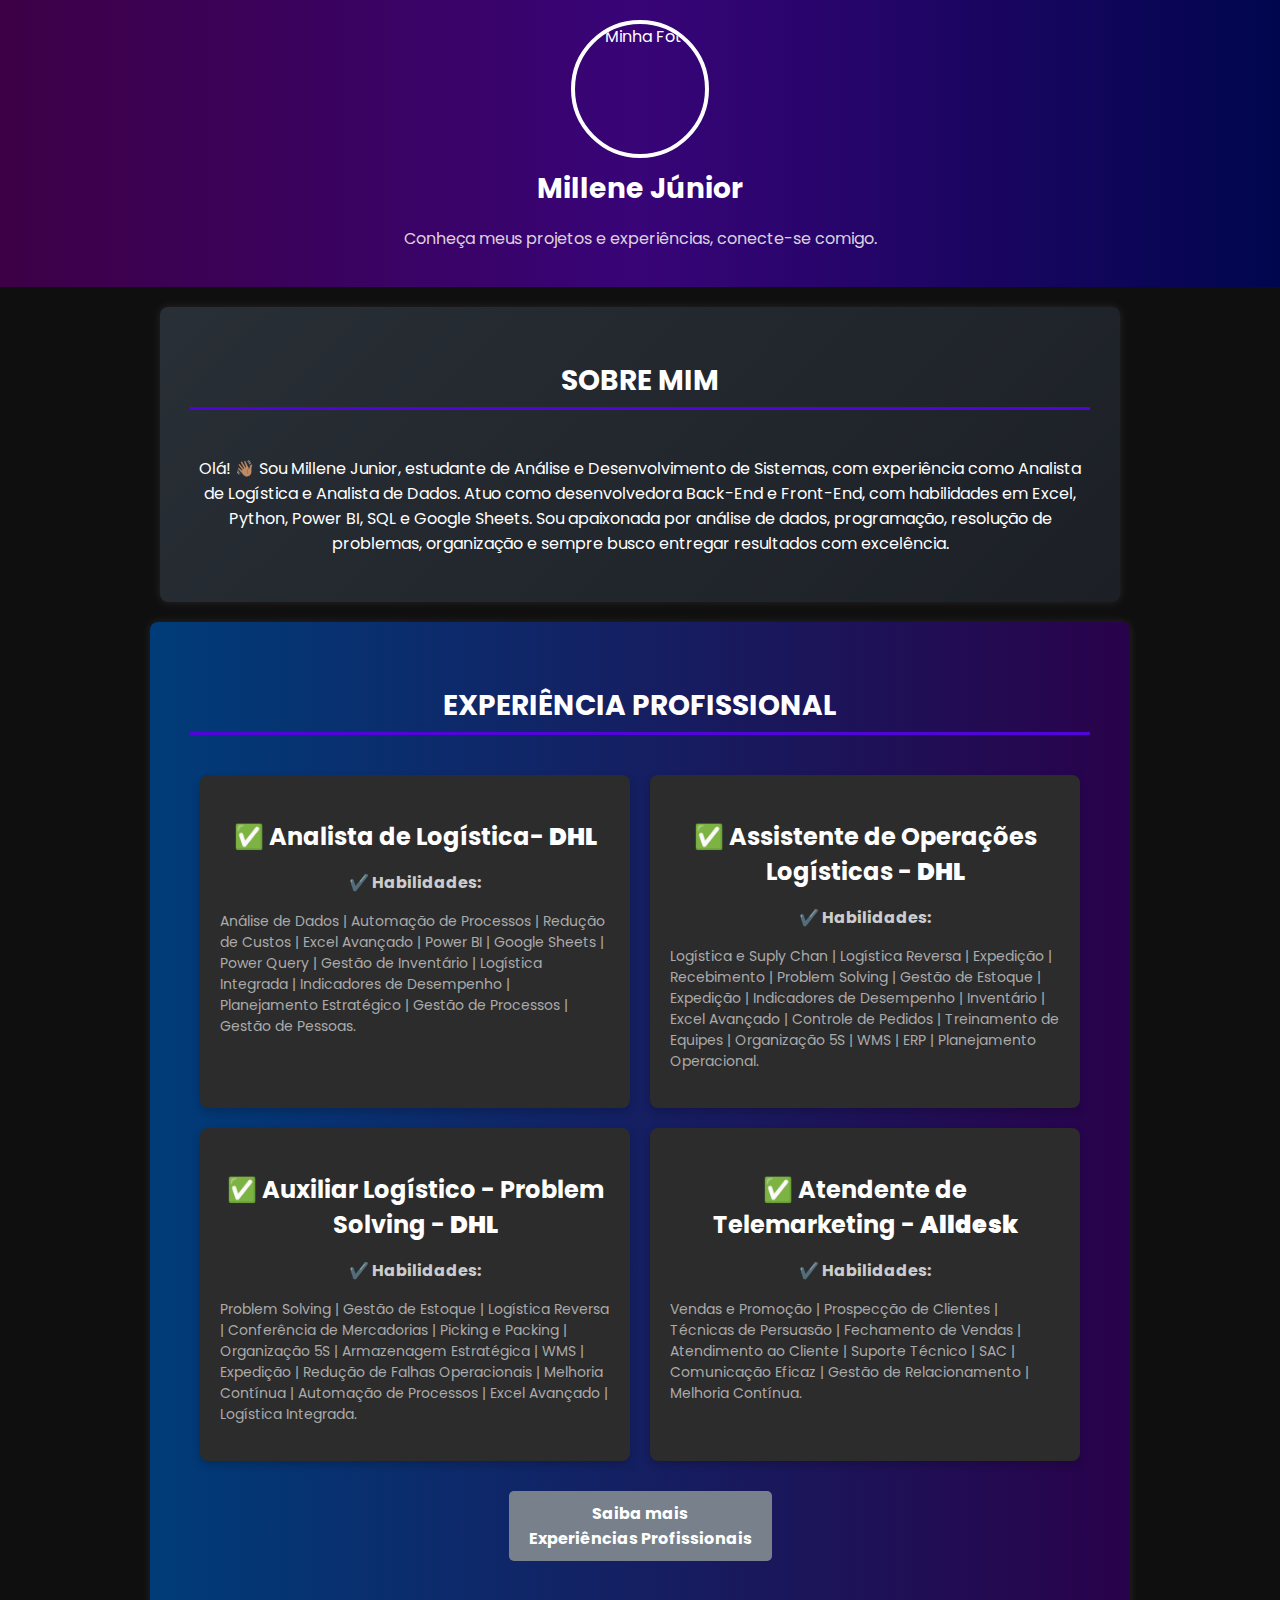
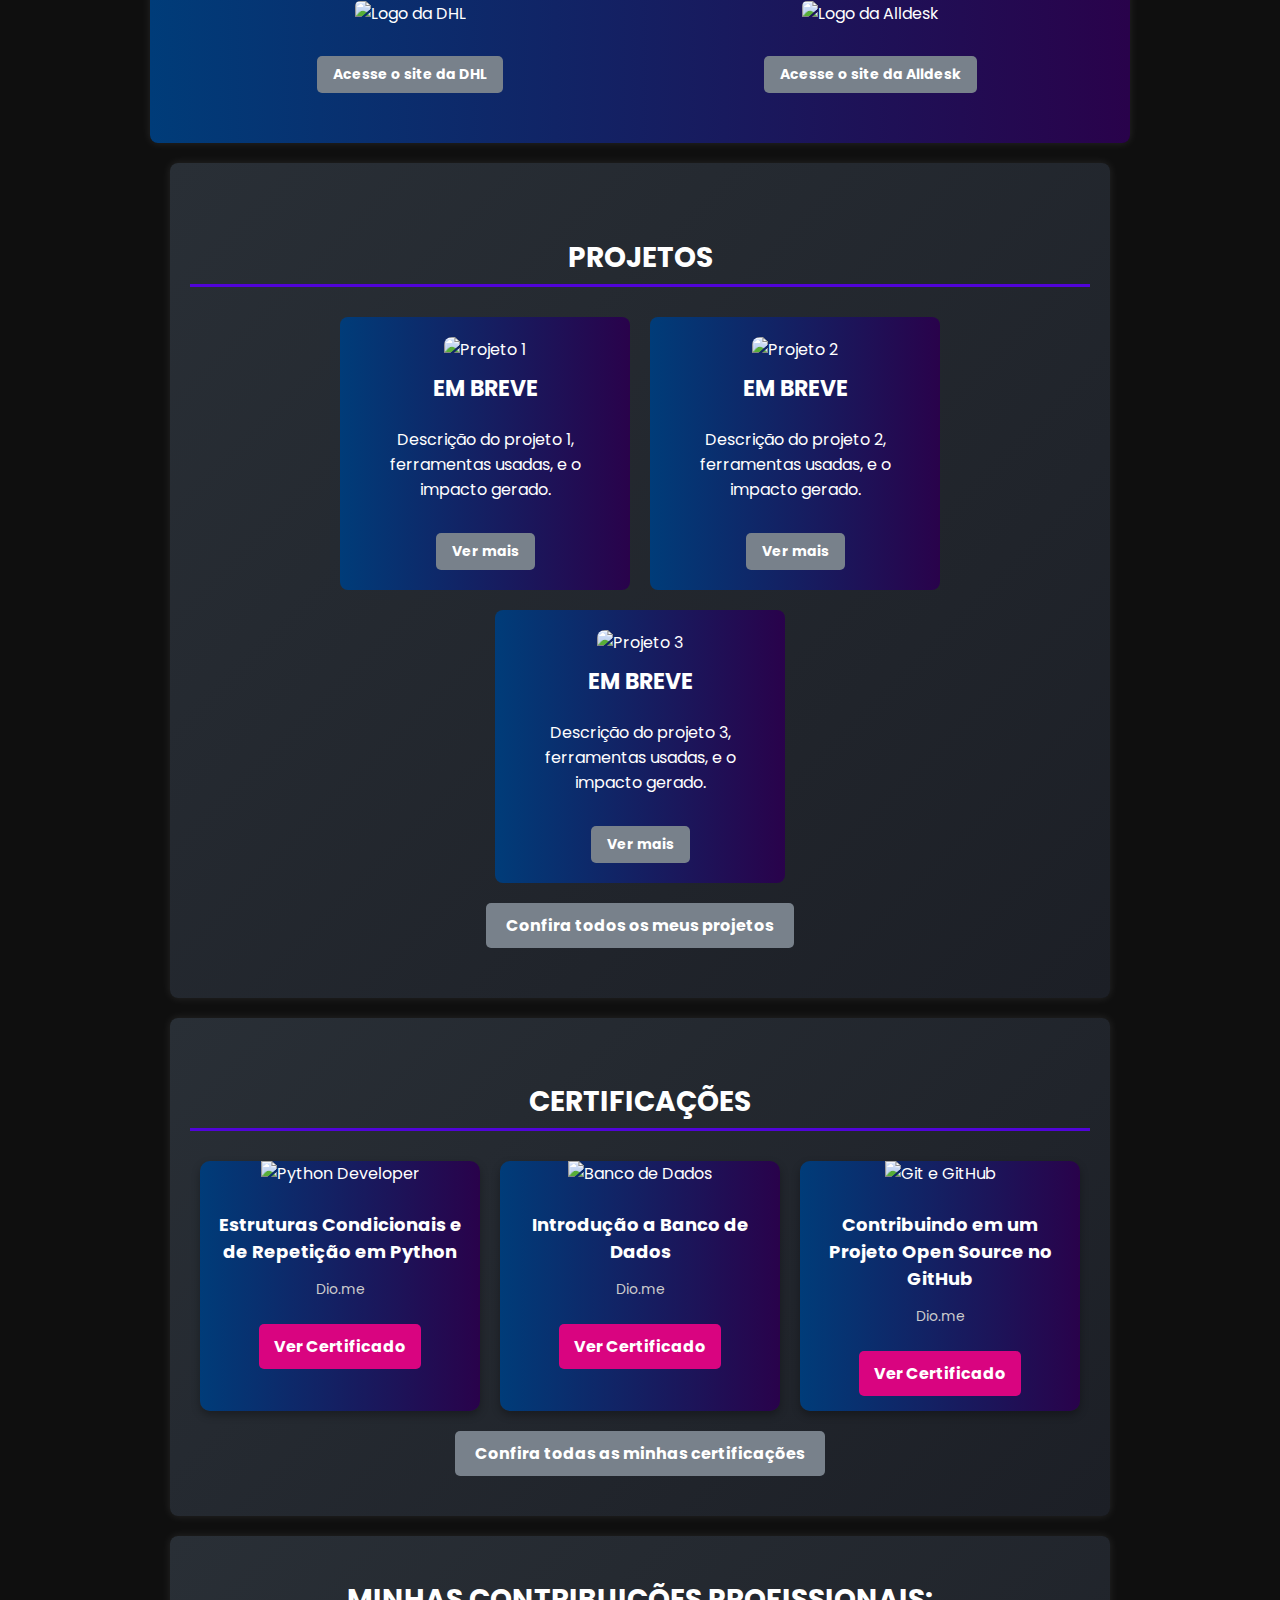
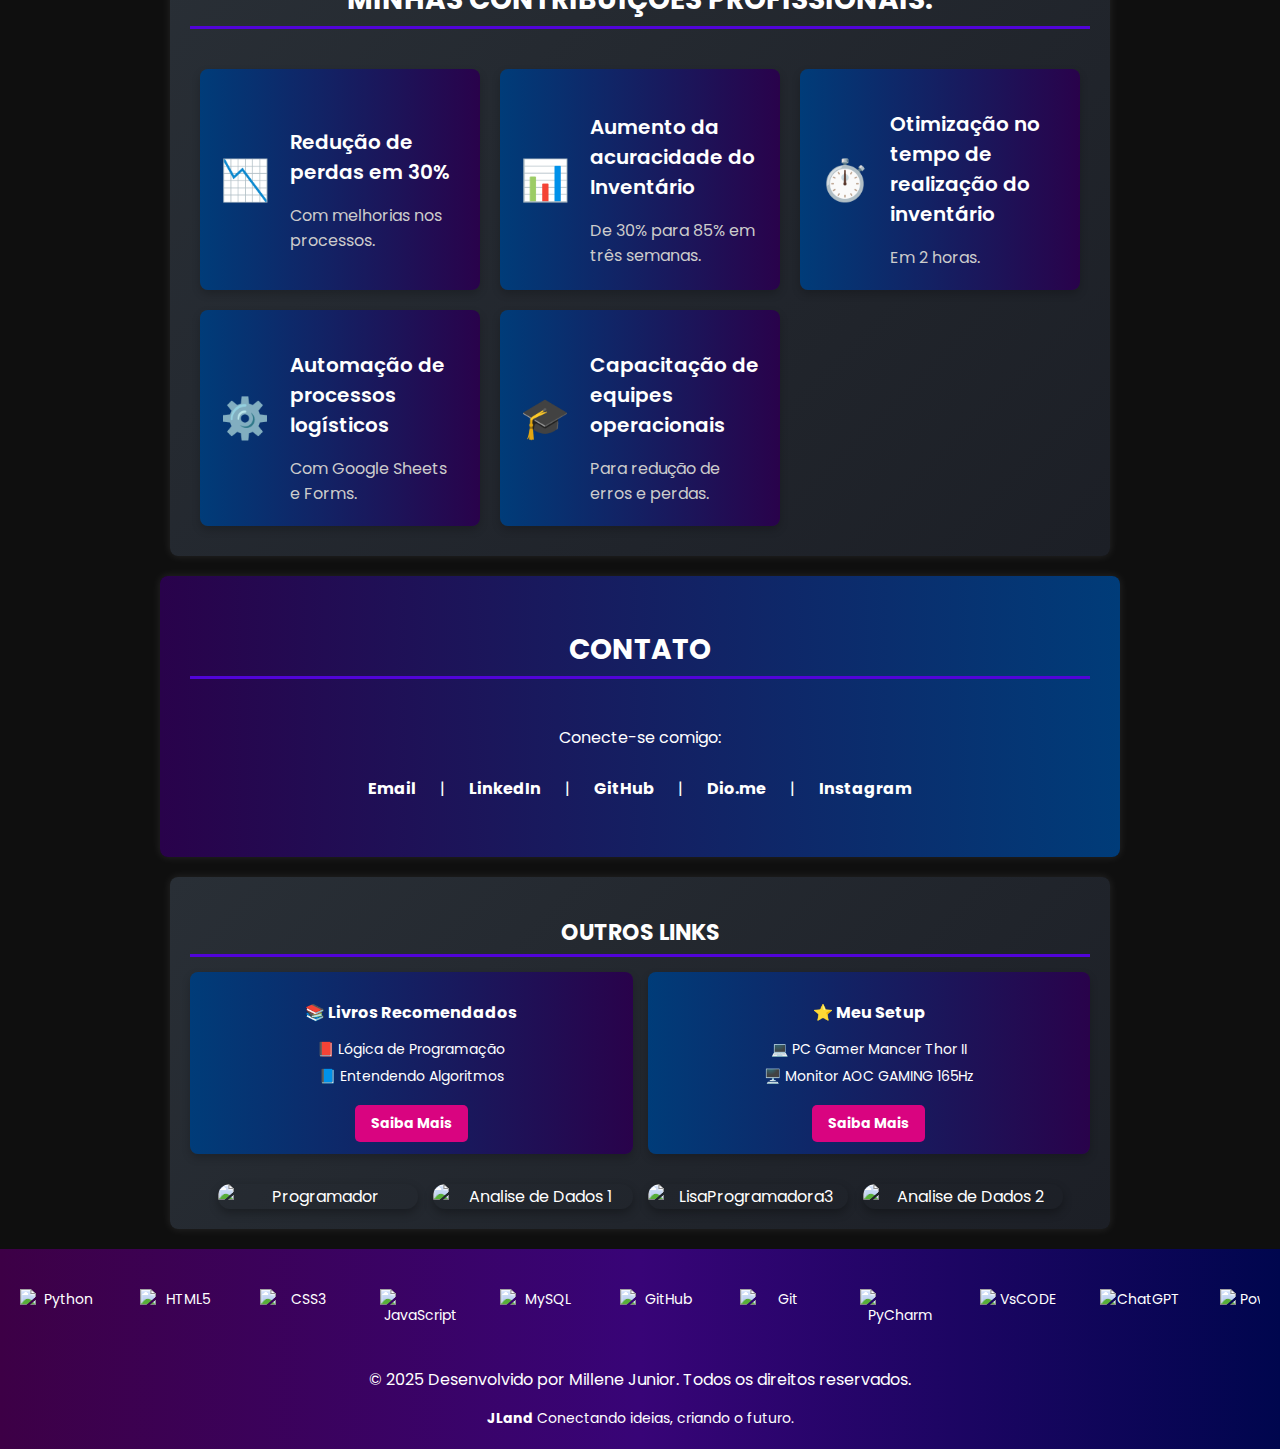
==== index.html @ e51d6a99 "Update index.html" ====
<!DOCTYPE html>
<html lang="pt-br">
<head>
    <meta charset="UTF-8">
    <meta name="viewport" content="width=device-width, initial-scale=1.0">
    <title>Portfólio - Millene Júnior</title>
    <link rel="stylesheet" href="style.css">
</head>
<body>



    <!-- Cabeçalho -->
    <header>
            <img src="Imagens/Cabeçalho/Minha_Foto.jpeg" alt="Minha Foto" class="perfil-img">
            <h1>Millene Júnior</h1>
            <p>Conheça meus projetos e experiências, conecte-se comigo.</p>
    </header>



    <!-- Sobre Mim -->
    <section id="sobre">
        <h2>Sobre Mim</h2>
        <p>Olá! 👋🏽 Sou Millene Junior, estudante de Análise e Desenvolvimento de Sistemas, 
            com experiência como Analista de Logística e Analista de Dados. 
            Atuo como desenvolvedora Back-End e Front-End, 
            com habilidades em Excel, Python, Power BI, SQL e Google Sheets. 
            Sou apaixonada por análise de dados, programação, resolução de problemas, 
            organização e sempre busco entregar resultados com excelência.</p>
</section>


<!-- Experiências Profissionais -->
<section id="experiência-profissional">
    <h2>Experiência Profissional</h2>
    <div class="experiencia-container">
        <div class="experiencia-card">
            <h3>✅ Analista de Logística- <strong>DHL</strong></h3>
            <p><strong>✔️ Habilidades:</strong></p>
            <ul>
                <li>Análise de Dados | Automação de Processos | Redução de Custos | Excel Avançado | Power BI | Google Sheets | 
                    Power Query | Gestão de Inventário | Logística Integrada | Indicadores de Desempenho | 
                    Planejamento Estratégico | Gestão de Processos | Gestão de Pessoas.</li>
                
            </ul>
        </div>

        <div class="experiencia-card">
            <h3>✅ Assistente de Operações Logísticas - <strong>DHL</strong></h3>
            <p><strong>✔️ Habilidades:</strong></p>
            <ul>
                <li>Logística e Suply Chan | Logística Reversa | Expedição | Recebimento | Problem Solving | Gestão de Estoque | Expedição | Indicadores de Desempenho |  
                    Inventário | Excel Avançado | Controle de Pedidos | Treinamento de Equipes | Organização 5S | WMS | ERP | Planejamento Operacional.</li>
            </ul>
        </div>

        <div class="experiencia-card">
            <h3>✅ Auxiliar Logístico - Problem Solving - <strong>DHL</strong></h3>
            <p><strong>✔️ Habilidades:</strong></p>
            <ul>
                <li>Problem Solving | Gestão de Estoque | Logística Reversa | Conferência de Mercadorias | Picking e Packing | 
                    Organização 5S | Armazenagem Estratégica | WMS | Expedição | Redução de Falhas Operacionais | Melhoria Contínua | 
                    Automação de Processos | Excel Avançado | Logística Integrada.</li>
            </ul>
        </div>

        <div class="experiencia-card">
            <h3>✅ Atendente de Telemarketing - <strong>Alldesk</strong></h3>
            <p><strong>✔️ Habilidades:</strong></p>
            <ul>
                <li>Vendas e Promoção | Prospecção de Clientes | Técnicas de Persuasão | Fechamento de Vendas | 
                    Atendimento ao Cliente | Suporte Técnico | SAC | Comunicação Eficaz | Gestão de Relacionamento | Melhoria Contínua.</li>
            </ul>
        </div>
    </div>
             </div>
                   <div class="botao-veja-todas-certificações">
                   <a href="https://www.linkedin.com/in/millene-j%C3%BAnior-459b54121/" 
                   class="btn-veja-todas-certificações">Saiba mais<br>Experiências Profissionais</a>
    </div>
     <!-- Imagens e botões abaixo das experiências -->
     <div class="empresa-links">
        <div class="empresa-item">
            <div class="empresa-conteudo">
                <div class="empresa-nome-imagem">
                    <div class="empresa-foto">
                        <img src="Imagens/Experiencia_Profissional/DHL - Empresa.jpg" alt="Logo da DHL" style="width: 100px; height: auto; border-radius: 5px;">
                    </div>
                </div>
                <a href="Imagens/Experiencia_Profissional/Empresa - Alldesk.jfif" class="btn-ver-mais" target="_blank">Acesse o site da DHL</a>
            </div>
        </div>

        <div class="empresa-item">
            <div class="empresa-conteudo">
                <div class="empresa-nome-imagem">
                    <div class="empresa-foto">
                        <img src="Imagens/Experiencia_Profissional/Empresa - Alldesk.jfif" alt="Logo da Alldesk" style="width: 100px; height: auto; border-radius: 5px;">
                    </div>
                </div>
                <a href="https://www.alldesk.com.br/quem-somos/" class="btn-ver-mais" target="_blank">Acesse o site da Alldesk</a>
            </div>
        </div>
    </div>
</section>



<!-- Projetos -->
<section id="projetos">
    <h2>Projetos</h2>
    <div class="cards-projetos">
        <div class="card">
            <img src="https://via.placeholder.com/250" alt="Projeto 1">
            <h3>EM BREVE</h3>
            <p>Descrição do projeto 1, ferramentas usadas, e o impacto gerado.</p>
            <a href="#projeto1" class="btn-ver-mais">Ver mais</a> <!-- Botão "Ver mais" -->
        </div>
        <div class="card">
            <img src="https://via.placeholder.com/250" alt="Projeto 2">
            <h3>EM BREVE</h3>
            <p>Descrição do projeto 2, ferramentas usadas, e o impacto gerado.</p>
            <a href="#projeto2" class="btn-ver-mais">Ver mais</a> <!-- Botão "Ver mais" -->
        </div>
        <div class="card">
            <img src="https://via.placeholder.com/250" alt="Projeto 3">
            <h3>EM BREVE</h3>
            <p>Descrição do projeto 3, ferramentas usadas, e o impacto gerado.</p>
            <a href="#projeto3" class="btn-ver-mais">Ver mais</a> <!-- Botão "Ver mais" -->
        </div>  
    </div>

    <!-- Botão "Veja todos os projetos" -->
    <div class="botao-veja-todos">
        <a href="#todos-projetos" class="btn-veja-todos">Confira todos os meus projetos</a>
    </div>
</section>



 <!-- Certificações -->
 <section id="certificacoes">
    <h2>Certificações</h2>
    <div class="certificacao-container">
        <div class="certificacao-card">
            <img src="Imagens/Certificações/Python Developer.png" alt="Python Developer">
            <div class="certificacao-info">
                <h3>Estruturas Condicionais e de Repetição em Python</h3>
                <p>Dio.me</p>
                <a href="Certificações/Estruturas Condicionais e de Repetição em Python.pdf" target="_blank" class="btn-certificado">Ver Certificado</a>
            </div>
        </div>
        <div class="certificacao-card">
            <img src="Imagens/Certificações/Introdução a Banco de Dados.webp" alt="Banco de Dados">
            <div class="certificacao-info">
                <h3>Introdução a Banco de Dados</h3>
                <p>Dio.me</p>
                <a href="Certificações/Introdução a Banco de Dados.pdf" target="_blank" class="btn-certificado">Ver Certificado</a>
            </div>
        </div>
        <div class="certificacao-card">
            <img src="Imagens/Certificações/Git e GitHub.webp" alt="Git e GitHub">
            <div class="certificacao-info">
                <h3>Contribuindo em um Projeto Open Source no GitHub</h3>
                <p>Dio.me</p>
                <a href="Certificações/Contribuindo em um Projeto Open Source no GitHub.pdf" target="_blank" class="btn-certificado">Ver Certificado</a>
            </div>
        </div>
    </div>
    <div class="botao-veja-todas-certificações">
<a href="certificacoes.html" class="btn-veja-todas-certificações">Confira todas as minhas certificações</a>

    </div>
</section>



    










    <!-- Minhas Contribuições Profissionais -->
<section id="contribuicoes-profissionais">
    <h2>Minhas Contribuições Profissionais:</h2>
    <div class="contribuicoes-container">
        <div class="contribuicoes-card">
            <div class="contribuicoes-icon">📉</div>
            <div class="contribuicoes-content">
                <h3>Redução de perdas em 30%</h3>
                <p>Com melhorias nos processos.</p>
            </div>
        </div>

        <div class="contribuicoes-card">
            <div class="contribuicoes-icon">📊</div>
            <div class="contribuicoes-content">
                <h3>Aumento da acuracidade do Inventário</h3>
                <p>De 30% para 85% em três semanas.</p>
            </div>
        </div>

        <div class="contribuicoes-card">
            <div class="contribuicoes-icon">⏱️</div>
            <div class="contribuicoes-content">
                <h3>Otimização no tempo de realização do inventário</h3>
                <p>Em 2 horas.</p>
            </div>
        </div>

        <div class="contribuicoes-card">
            <div class="contribuicoes-icon">⚙️</div>
            <div class="contribuicoes-content">
                <h3>Automação de processos logísticos</h3>
                <p>Com Google Sheets e Forms.</p>
            </div>
        </div>

        <div class="contribuicoes-card">
            <div class="contribuicoes-icon">🎓</div>
            <div class="contribuicoes-content">
                <h3>Capacitação de equipes operacionais</h3>
                <p>Para redução de erros e perdas.</p>
            </div>
        </div>
    </div>
</section>
       


    <!-- Contato -->
    <section id="contato">
        <h2>Contato</h2>
        <p>Conecte-se comigo:</p>
        <p><a href="mailto:millene@email.com">Email</a> | <a href="https://www.linkedin.com">LinkedIn</a> 
            | <a href="https://github.com">GitHub</a> | <a href="https://www.dio.me/users/millenejsd">Dio.me</a> 
                | <a href="https://www.instagram.com/millenebrj/">Instagram</a>
            </p>
        </section>



        <!-- Outros Links -->
<section id="outros-links">
    <h2>Outros Links</h2>
    <div class="outros-links-container">
        <div class="conquista-card">
            <h3>📚 Livros Recomendados</h3>
            <ul>
                <li>📕 Lógica de Programação</li>
                <li>📘 Entendendo Algoritmos</li>
            </ul>
            <a href="#" class="btn-saiba-mais">Saiba Mais</a>
        </div>
        <div class="conquista-card">
            <h3>⭐ Meu Setup</h3>
            <ul>
                <li>💻 PC Gamer Mancer Thor II</a></li>
                <li>🖥️ Monitor AOC GAMING 165Hz</li>
            </ul>
            <a href="#" class="btn-saiba-mais">Saiba Mais</a>
        </div>
    </div>


    <!-- Seção das Imagens -->
    <div class="images">
        <img src="Imagens/Outros_Links/Programador.gif" alt="Programador" class="gif-image" />
        <img src="Imagens/Outros_Links/Analise de Dados 1.jfif" alt="Analise de Dados 1" class="gif-image" />
        <img src="Imagens/Outros_Links/Lisa Programadora 3.gif" alt="LisaProgramadora3" class="gif-image" />
        <img src="Imagens/Outros_Links/Analise de Dados 2.png" alt="Analise de Dados 2" class="gif-image" />
    </div>
</section>

</body>
</html>



    <!-- Rodapé -->
<footer>
    <!-- Tecnologias & Ferramentas -->
    <div class="carousel">
        <div class="carousel-track">
            <img src="https://cdn.jsdelivr.net/gh/devicons/devicon/icons/python/python-original.svg" alt="Python" />
            <img src="https://cdn.jsdelivr.net/gh/devicons/devicon/icons/html5/html5-original.svg" alt="HTML5" />
            <img src="https://cdn.jsdelivr.net/gh/devicons/devicon/icons/css3/css3-original.svg" alt="CSS3" />
            <img src="https://cdn.jsdelivr.net/gh/devicons/devicon/icons/javascript/javascript-original.svg" alt="JavaScript" />
            <img src="https://cdn.jsdelivr.net/gh/devicons/devicon/icons/mysql/mysql-original.svg" alt="MySQL" />
            <img src="https://img.icons8.com/?size=100&id=4MhUS4CzoLbx&format=png&color=000000" alt="GitHub" />
            <img src="https://img.icons8.com/?size=100&id=20906&format=png&color=000000" alt="Git" />
            <img src="https://cdn.jsdelivr.net/gh/devicons/devicon/icons/pycharm/pycharm-original.svg" alt="PyCharm" />
            <img src="https://img.icons8.com/?size=100&id=9OGIyU8hrxW5&format=png&color=000000" alt="VsCODE" />
            <img src="https://img.icons8.com/?size=100&id=FBO05Dys9QCg&format=png&color=000000" alt="ChatGPT" />
            <img src="https://img.icons8.com/?size=100&id=Ny0t2MYrJ70p&format=png&color=000000" alt="Power BI" />
            <img src="https://img.icons8.com/?size=100&id=117561&format=png&color=000000" alt="Excel" />
            <img src="https://img.icons8.com/?size=100&id=117563&format=png&color=000000" alt="word" />
            <img src="https://img.icons8.com/?size=100&id=117557&format=png&color=000000" alt="PowerPoint" />
            <img src="https://img.icons8.com/?size=100&id=qrAVeBIrsjod&format=png&color=000000" alt="Google Sheets" />
            <img src="https://img.icons8.com/?size=100&id=v0YYnU84T2c4&format=png&color=000000" alt="Google Docs" />
            <img src="https://img.icons8.com/?size=100&id=30462&format=png&color=000000" alt="Google Slide" />
            <img src="https://img.icons8.com/?size=100&id=E4VmOrv6BZqd&format=png&color=000000" alt="Google Forms" />
            <img src="https://img.icons8.com/?size=100&id=iWw83PVcBpLw&format=png&color=000000" alt="Canva" />

            <!-- DUPLICAÇÃO PARA ANIMAÇÃO SUAVE -->
            <img src="https://cdn.jsdelivr.net/gh/devicons/devicon/icons/python/python-original.svg" alt="Python" />
            <img src="https://cdn.jsdelivr.net/gh/devicons/devicon/icons/html5/html5-original.svg" alt="HTML5" />
            <img src="https://cdn.jsdelivr.net/gh/devicons/devicon/icons/css3/css3-original.svg" alt="CSS3" />
            <img src="https://cdn.jsdelivr.net/gh/devicons/devicon/icons/javascript/javascript-original.svg" alt="JavaScript" />
            <img src="https://cdn.jsdelivr.net/gh/devicons/devicon/icons/mysql/mysql-original.svg" alt="MySQL" />
            <img src="https://img.icons8.com/?size=100&id=4MhUS4CzoLbx&format=png&color=000000" alt="GitHub" />
            <img src="https://img.icons8.com/?size=100&id=20906&format=png&color=000000" alt="Git" />
            <img src="https://cdn.jsdelivr.net/gh/devicons/devicon/icons/pycharm/pycharm-original.svg" alt="PyCharm" />
            <img src="https://img.icons8.com/?size=100&id=9OGIyU8hrxW5&format=png&color=000000" alt="VsCODE" />
            <img src="https://img.icons8.com/?size=100&id=FBO05Dys9QCg&format=png&color=000000" alt="ChatGPT" />
            <img src="https://img.icons8.com/?size=100&id=Ny0t2MYrJ70p&format=png&color=000000" alt="Power BI" />
            <img src="https://img.icons8.com/?size=100&id=117561&format=png&color=000000" alt="Excel" />
            <img src="https://img.icons8.com/?size=100&id=117563&format=png&color=000000" alt="word" />
            <img src="https://img.icons8.com/?size=100&id=117557&format=png&color=000000" alt="PowerPoint" />
            <img src="https://img.icons8.com/?size=100&id=qrAVeBIrsjod&format=png&color=000000" alt="Google Sheets" />
            <img src="https://img.icons8.com/?size=100&id=v0YYnU84T2c4&format=png&color=000000" alt="Google Docs" />
            <img src="https://img.icons8.com/?size=100&id=30462&format=png&color=000000" alt="Google Slide" />
            <img src="https://img.icons8.com/?size=100&id=E4VmOrv6BZqd&format=png&color=000000" alt="Google Forms" />
            <img src="https://img.icons8.com/?size=100&id=iWw83PVcBpLw&format=png&color=000000" alt="Canva" />
        </div>
    </div>
    <p>&copy; 2025 Desenvolvido por Millene Junior. Todos os direitos reservados.</p>
    <strong>JLand</strong> Conectando ideias, criando o futuro.
</footer>

</body>

</html>
---- style.css ----
/* ==============================
   ESTILOS GERAIS (MODO DARK)
================================= */
@import url('https://fonts.googleapis.com/css2?family=Poppins:wght@300;400;600&display=swap');

body {
    font-family: 'Poppins', sans-serif;
    margin: 0;
    padding: 0;
    background-color: #0F0F0F;  /* Fundo escuro */
    color: #FFFFFF; /* Texto branco */
}


/* ==============================
   CABEÇALHO
================================= */
header {
    background: linear-gradient(90deg,#3d0046, #380477, #00064e);
    padding: 20px;
    text-align: center;
}

header h1 {
    font-size: 28px;
    font-weight: bold;
    margin: 10px 0;
}

header p {
    font-size: 16px;
    color: #f3edede5;
}


/* ==============================
   PERFIL (IMAGEM REDONDA)
================================= */
.perfil-img {
    width: 130px;
    height: 130px;
    border-radius: 50%;
    object-fit: cover;
    border: 4px solid #FFFFFF;
    margin: 0 auto;
    display: block;
}


/* ==============================
   SEÇÕES MODERNAS
================================= */
section {
    max-width: 900px;
    margin: 20px auto;
    padding: 30px;
    border-radius: 8px;
    box-shadow: 0 0 10px rgba(255, 255, 255, 0.1);
}


/* ==============================
   TECNOLOGIAS E FERRAMENTAS
================================= */

/* Estilo do carrossel */
.carousel {
    overflow: hidden;
    position: relative;
    width: 100%;
    bbackground: linear-gradient(90deg,#3d0046, #380477, #00064e);
    padding: 20px 0;
}

/* Configuração da trilha do carrossel */
.carousel-track {
    display: flex;
    gap: 40px;
    width: fit-content;
    animation: scroll 15s linear infinite;
}

/* Ajuste dos ícones */
.carousel-track img {
    width: 80px;
    height: auto;
    transition: transform 0.3s ease-in-out;
}

/* Efeito de zoom ao passar o mouse */
.carousel-track img:hover {
    transform: scale(1.2);
}

/* Animação de rolagem infinita */
@keyframes scroll {
    from { transform: translateX(0); }
    to { transform: translateX(-50%); }
}


/* ==============================
   SOBRE MIM
================================= */

#sobre {
    text-align: center;
    background: linear-gradient(135deg, #292F36, #1C1F26); }





/* ==============================
   CERTIFICAÇÕES
================================= */
#certificacoes {
    text-align: center;
    padding: 40px 20px;
    background: linear-gradient(135deg, #292F36, #1C1F26);
}

.certificacao-container {
    display: flex;
    justify-content: center;
    gap: 20px;
    flex-wrap: wrap;
}

.certificacao-card {
    background: linear-gradient(to right, #003c79, #29024b);
    color: white;
    width: 280px;
    border-radius: 10px;
    overflow: hidden;
    text-align: center;
    box-shadow: 0 4px 8px rgba(0, 0, 0, 0.3);
    transition: transform 0.3s ease-in-out;
}

.certificacao-card:hover {
    transform: scale(1.05);
}

.certificacao-card img {
    width: 100%;
    height: auto;
}

.certificacao-info {
    padding: 15px;
}

.certificacao-info h3 {
    margin: 10px 0;
    font-size: 18px;
}

.certificacao-info p {
    font-size: 14px;
    color: #ccc;
}

.btn-certificado {
    display: inline-block;
    margin-top: 10px;
    padding: 10px 15px;
    background-color: #d90480;
    color: white;
    text-decoration: none;
    font-weight: bold;
    border-radius: 5px;
    transition: background-color 0.3s ease;
}

.btn-certificado:hover {
    background-color: #ff5c99;
}

/* Estilo específico para o botão "Confira todas as minhas certificações" */
.botao-veja-todas-certificações {
    text-align: center;
    margin-top: 20px; /* Espaço acima do botão */
}

.btn:hover {
    background-color: #d90480; /* Cor de fundo ao passar o mouse */
}

.btn-veja-todas-certificações {
    background-color: #78818b; /* Cor de fundo */
    color: #ffffff; /* Cor do texto */
    padding: 10px 20px; /* Espaçamento interno */
    text-decoration: none; /* Remove o sublinhado */
    border-radius: 5px; /* Borda arredondada */
    font-size: 16px; /* Tamanho da fonte */
    transition: background-color 0.3s ease; /* Efeito de transição */
}

.btn-veja-tadas-certificações:hover {
    background-color: #d90480; /* Cor de fundo ao passar o mouse */
}


/* ==============================
   PROJETOS
================================= */

/* Seção de "Projetos" */
#projetos {
    text-align: center;
    padding: 50px 20px;
    background: linear-gradient(135deg, #292F36, #1C1F26);
    /* Adding a similar style to certifications */
    border-radius: 8px; /* Adding border radius for consistency */
    box-shadow: 0 0 10px rgba(255, 255, 255, 0.1); /* Adding shadow for depth */
}

#projetos h2 {
    font-size: 28px;
}

.cards-projetos {
    display: flex;
    justify-content: center;
    flex-wrap: wrap;
    gap: 20px;
    /* Ensuring the projects section aligns like certifications */
    align-items: flex-start; /* Align items to the start */
}


.card {
    background: linear-gradient(to right, #003c79, #29024b);
    color: white;
    padding: 20px;
    width: 250px;
    border-radius: 8px;
    transition: transform 0.3s ease;
}

.card:hover {
    transform: scale(1.05);
}

.card img {
    width: 100%;
    height: auto;
    border-radius: 8px;
}

.card h3 {
    margin-top: 10px;
    font-size: 22px;
}

/* Estilo comum para botões */
.btn {
    background-color: #292F36; /* Cor de fundo */
    color: #ffffff; /* Cor do texto */
    padding: 8px 16px; /* Espaçamento interno */
    text-decoration: none; /* Remove o sublinhado */
    border-radius: 5px; /* Borda arredondada */
    font-size: 14px; /* Tamanho da fonte */
    display: inline-block; /* Faz com que o botão tenha o comportamento de um link */
    margin-top: 10px; /* Espaçamento acima do botão */
    transition: background-color 0.3s ease; /* Efeito de transição */
}


/* Estilo específico para o botão "Veja todos os projetos" */
.botao-veja-todos {
    text-align: center;
    margin-top: 20px; /* Espaço acima do botão */
}

.btn:hover {
    background-color: #d90480; /* Cor de fundo ao passar o mouse */
}

.btn-veja-todos {
    background-color: #78818b; /* Cor de fundo */
    color: #ffffff; /* Cor do texto */
    padding: 10px 20px; /* Espaçamento interno */
    text-decoration: none; /* Remove o sublinhado */
    border-radius: 5px; /* Borda arredondada */
    font-size: 16px; /* Tamanho da fonte */
    transition: background-color 0.3s ease; /* Efeito de transição */
}

.btn-veja-todos:hover {
    background-color: #d90480; /* Cor de fundo ao passar o mouse */
}



/* ==============================
   EXPERIÊNCIA PROFISSIONAL
================================= */

#experiência-profissional {
    text-align: center;
    background: linear-gradient(to right, #003c79, #29024b);
    padding: 40px;
    border-radius: 8px;
}

h2 {
    color: #ffffff;
    text-align: center;
    font-size: 32px;
    margin-bottom: 30px;
}

.experiencia-container {
    display: grid;
    grid-template-columns: repeat(2, 1fr); /* Dividindo em 2 colunas fixas */
    gap: 20px;
    padding: 10px;
}

.experiencia-card {
    background: #2c2c2c; /* Cor de fundo dos cartões */
    padding: 20px;
    border-radius: 8px;
    box-shadow: 0 4px 8px rgba(0, 0, 0, 0.2);
    transition: transform 0.3s ease, box-shadow 0.3s ease;
}

.experiencia-card:hover {
    transform: translateY(-10px);
    box-shadow: 0 8px 16px rgba(0, 0, 0, 0.3);
}

.experiencia-card h3 {
    color: #ffffff;
    font-size: 24px;
    margin-bottom: 10px;
}

.experiencia-card p {
    color: #ccc;
    font-size: 16px;
    margin-bottom: 15px;
}

.experiencia-card ul {
    list-style-type: none;
    padding-left: 0;
}

.experiencia-card ul li {
    color: #aaa;
    font-size: 14px;
    margin-bottom: 5px;
    text-align: left; /* Alinhando o texto à esquerda */
}



/* Estilo para a seção de empresas */
.empresa-links {
    display: flex;
    justify-content: space-between; /* Distribui os itens de forma igual entre as colunas */
    gap: 20px;
    margin-top: 30px;
}

.empresa-item {
    border-radius: 5px;
    padding: 10px;
    width: 100%; /* Limita a largura de cada item para duas colunas */
    
}

.empresa-conteudo {
    display: flex;
    flex-direction: column;
    align-items: center;
    justify-content: flex-start;
    gap: 15px;
}

.empresa-nome-imagem {
    display: flex;
    align-items: center;
    justify-content: space-between;
    gap: 15px; /* Espaçamento entre o nome da empresa e a imagem */
}

.empresa-foto img {
    width: 60px; /* Ajuste o tamanho da imagem */
    height: auto;
    border-radius: 5px;
}

.btn-ver-mais {
    background-color: #78818b;
    color: #ffffff;
    padding: 8px 16px;
    text-decoration: none;
    border-radius: 5px;
    font-size: 14px;
    display: inline-block;
    transition: background-color 0.3s ease;
    margin-top: 15px; /* Espaçamento entre a imagem e o botão */
}

.btn-ver-mais:hover {
    background-color: #d90480;
}


/* ==============================
   MINHAS CONTRIBUIÇÕES PROFISSIONAIS
================================= */

#contribuicoes-profissionais 

{ 
    background: linear-gradient(135deg, #292F36, #1C1F26); /* Define o fundo com gradiente */
    padding: 20px; /* Adiciona algum espaçamento interno para a seção */
}


h2 {
    color: #ffffff;
    font-size: 32px;
    margin-bottom: 30px;
    text-align: center; /* Centraliza o título */
    width: 100%; /* Garante que o título ocupe toda a largura disponível */
    margin-left: auto; /* Alinha automaticamente o título à esquerda */
    margin-right: auto; /* Alinha automaticamente o título à direita */
}

.contribuicoes-container {
    display: grid;
    grid-template-columns: repeat(auto-fit, minmax(250px, 1fr));
    gap: 20px;
    padding: 10px;
}

.contribuicoes-card {
    background: linear-gradient(to right, #003c79, #29024b);
    padding: 20px;
    border-radius: 8px;
    box-shadow: 0 4px 8px rgba(0, 0, 0, 0.2);
    transition: transform 0.3s ease, box-shadow 0.3s ease;
    display: flex;
    align-items: center;
    justify-content: flex-start;
}

.contribuicoes-card:hover {
    transform: translateY(-10px);
    box-shadow: 0 8px 16px rgba(0, 0, 0, 0.3);
}

.contribuicoes-icon {
    font-size: 40px;
    color: #ff8db5;
    margin-right: 20px;
}

.contribuicoes-content {
    flex: 1;
}

.contribuicoes-content h3 {
    color: #ffffff;
    font-size: 20px;
    margin-bottom: 10px;
    font-weight: 600;
}

.contribuicoes-content p {
    color: #ccc;
    font-size: 16px;
    margin-bottom: 0;
}



/* ==============================
   CONTATO
================================= */
#contato {
    text-align: center;
    background: linear-gradient(to right, #29024b, #003c79); }



/* ==============================
   TÍTULOS COM LINHA COLORIDA
================================= */
h2 {
    font-size: 24px;
    text-transform: uppercase;
    color: #FFFFFF;
    border-bottom: 3px solid #5104d9;
    display: inline-block;
    padding-bottom: 5px;
}



/* ==============================
   BOTÕES ESTILO
================================= */
a {
    text-decoration: none;
    color: #FFFFFF;
    font-weight: bold;
    padding: 10px 20px;
    display: inline-block;
    border-radius: 5px;
    transition: all 0.3s ease;
}

a:hover {
    background-color: #d90480;
}


/* ==============================
   OUTROS LINKS
================================= */
/* Estilo para a seção Outros Links */
#outros-links {
    padding: 20px;
    background: linear-gradient(135deg, #292F36, #1C1F26);
    border-radius: 8px;
    text-align: center;
}

#outros-links h2 {
    color: #ffffff;
    font-size: 22px; /* Menor tamanho de fonte para uma aparência mais compacta */
    margin-bottom: 15px; /* Reduzido o espaçamento abaixo */
}

/* Layout para os cards em linha */
.outros-links-container {
    display: flex;
    flex-direction: column; /* Alinha os cards um abaixo do outro */
    gap: 15px; /* Espaço entre os cards */
}

.conquista-card {
    background: linear-gradient(to right, #003c79, #29024b);
    color: white;
    padding: 12px; /* Menos padding para compactar mais */
    border-radius: 8px;
    box-shadow: 0 4px 8px rgba(0, 0, 0, 0.2);
    transition: transform 0.3s ease, box-shadow 0.3s ease;
    width: 48%; /* Define a largura para que os cards fiquem lado a lado */
}

.conquista-card:hover {
    transform: translateY(-5px);
    box-shadow: 0 6px 12px rgba(0, 0, 0, 0.3);
}

.conquista-card h3 {
    font-size: 16px; /* Tamanho de fonte reduzido */
    margin-bottom: 8px; /* Menos espaçamento */
}

.conquista-card ul {
    list-style-type: none;
    padding-left: 0;
    font-size: 14px; /* Fonte ainda mais compacta */
    margin-bottom: 10px;
}

.conquista-card ul li {
    margin-bottom: 6px; /* Menor espaçamento entre os itens */
}

.conquista-card a {
    color: #ffffff;
    text-decoration: none;
    font-size: 14px;
}

.conquista-card a:hover {
    text-decoration: underline;
}

/* Layout para o botão "Saiba Mais" */
.conquista-card .btn-saiba-mais {
    display: inline-block;
    padding: 8px 16px;
    margin-top: 8px;
    background-color: #d90480;
    color: white;
    text-decoration: none;
    font-size: 14px;
    border-radius: 5px;
    text-align: center;
    transition: background-color 0.3s ease;
}

.conquista-card .btn-saiba-mais:hover {
    background-color: #292F36;
}



/* Estilo das imagens/gif */
.images {
    display: flex;
    justify-content: center;
    gap: 15px;
    margin-top: 30px;
    flex-wrap: wrap; /* Permite ajuste responsivo */
}

.gif-image {
    width: 200px; /* Ajuste para melhor proporção */
    height: auto;
    border-radius: 12px; /* Bordas mais arredondadas */
    box-shadow: 0px 4px 10px rgba(0, 0, 0, 0.3); /* Sombra suave */
    transition: transform 0.3s ease, box-shadow 0.3s ease, filter 0.3s ease;
}

.gif-image:hover {
    transform: scale(1.08); /* Efeito de zoom */
    box-shadow: 0px 6px 14px rgba(0, 0, 0, 0.5); /* Sombra mais intensa */
    filter: brightness(1.1); /* Deixa a imagem levemente mais brilhante */
}



/* ==============================
   RODAPÉ
================================= */
footer {
    text-align: center;
    padding: 20px;
    background: linear-gradient(90deg,#3d0046, #380477, #00064e);
    font-size: 14px;
}

/* ==============================
   RESPONSIVE STYLES
================================= */

/* Mobile Devices (up to 600px) */
@media (max-width: 600px) {
    header {
        padding: 15px;
    }
    
    .perfil-img {
        width: 100px;
        height: 100px;
    }

    .cards-projetos {
        flex-direction: column;
        align-items: center;
    }

    .card {
        width: 90%;
        margin-bottom: 20px;
    }

    .experiencia-container {
        grid-template-columns: 1fr;
    }

    .empresa-links {
        flex-direction: column;
        align-items: center;
    }

    .outros-links-container {
        flex-direction: column;
    }

    .conquista-card {
        width: 100%;
    }

    .gif-image {
        width: 150px;
    }
}

/* Tablets (601px to 900px) */
@media (min-width: 601px) and (max-width: 900px) {
    .cards-projetos {
        grid-template-columns: repeat(2, 1fr);
    }

    .experiencia-container {
        grid-template-columns: repeat(2, 1fr);
    }

    .outros-links-container {
        flex-direction: row;
        flex-wrap: wrap;
    }

    .conquista-card {
        width: 48%;
    }

    .gif-image {
        width: 180px;
    }
}

/* Desktop (901px and above) */
@media (min-width: 901px) {
    .cards-projetos {
        grid-template-columns: repeat(4, 1fr);
    }

    .experiencia-container {
        grid-template-columns: repeat(2, 1fr);
    }

    .outros-links-container {
        flex-direction: row;
    }

    .conquista-card {
        width: 48%;
    }

    .gif-image {
        width: 200px;
    }
}

/* General Responsive Typography */
h1 {
    font-size: clamp(24px, 5vw, 32px);
}

h2 {
    font-size: clamp(20px, 4vw, 28px);
}

p {
    font-size: clamp(14px, 2.5vw, 16px);
}
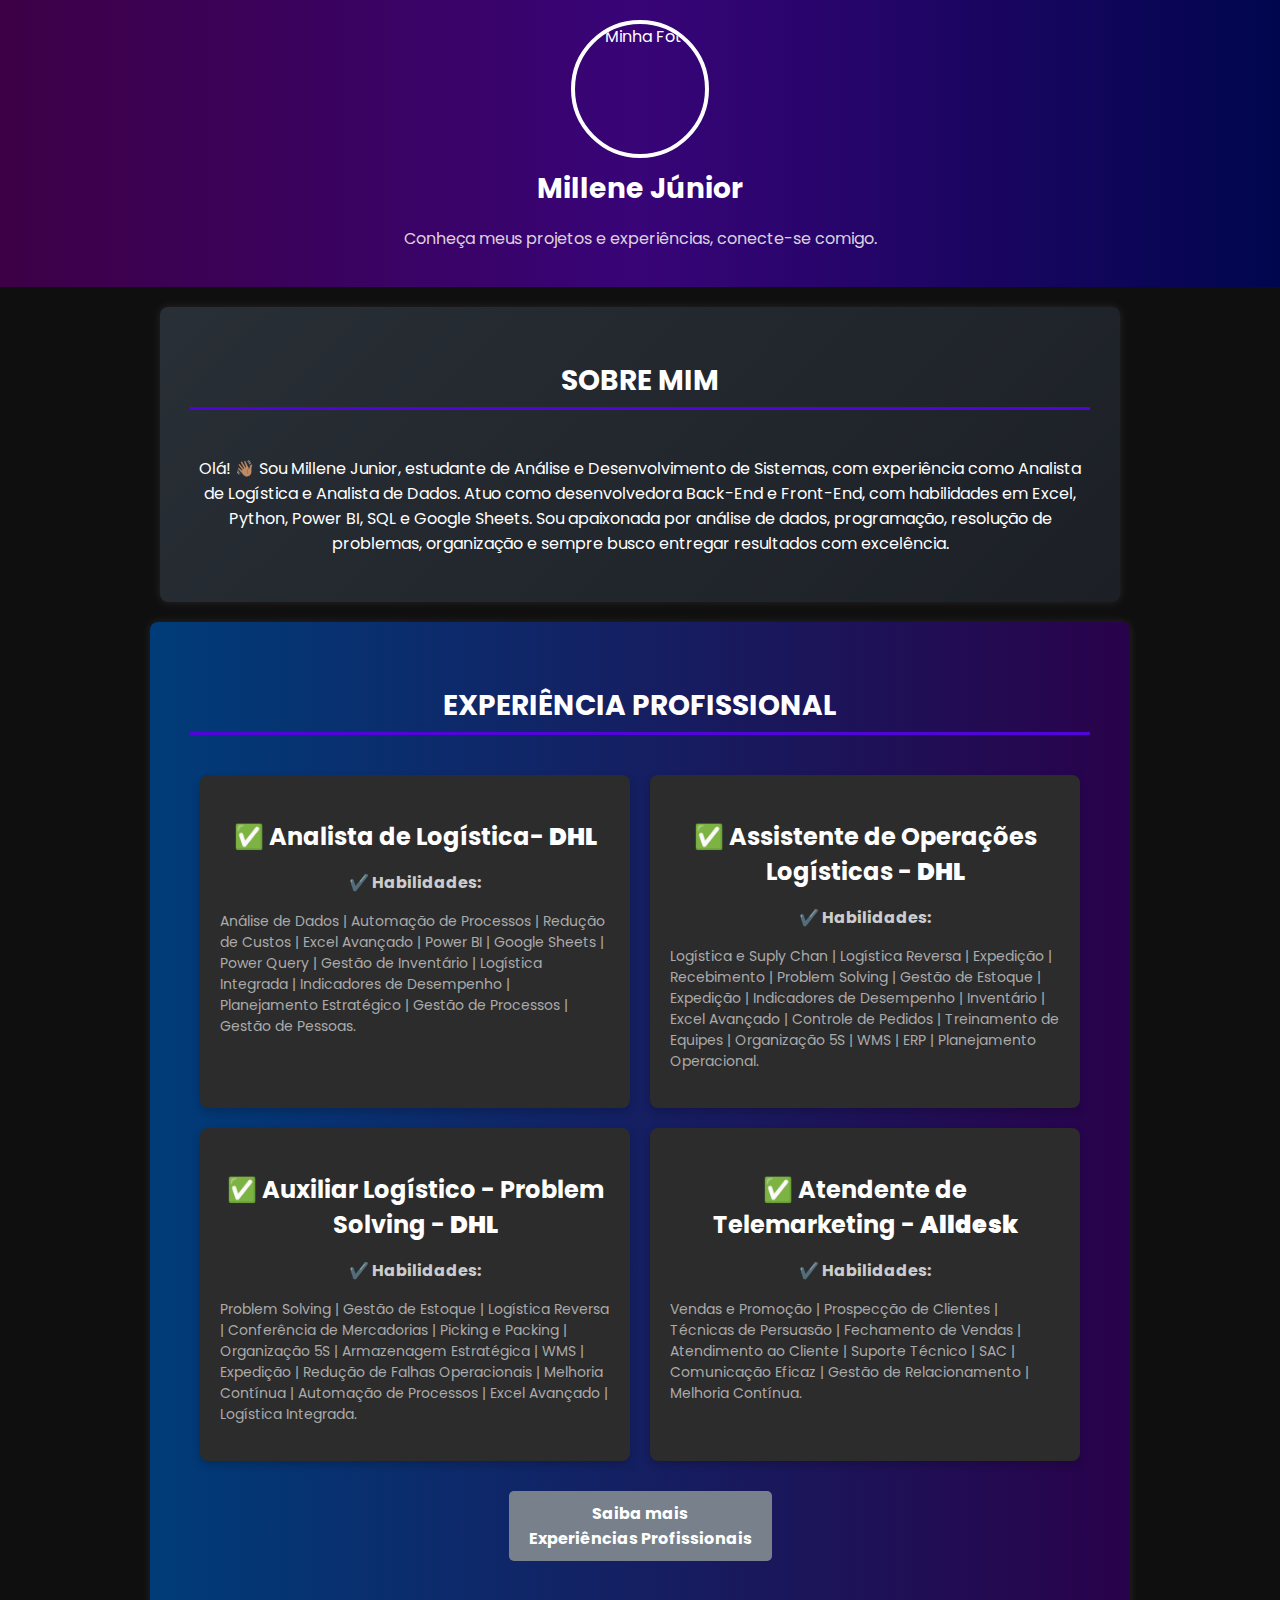
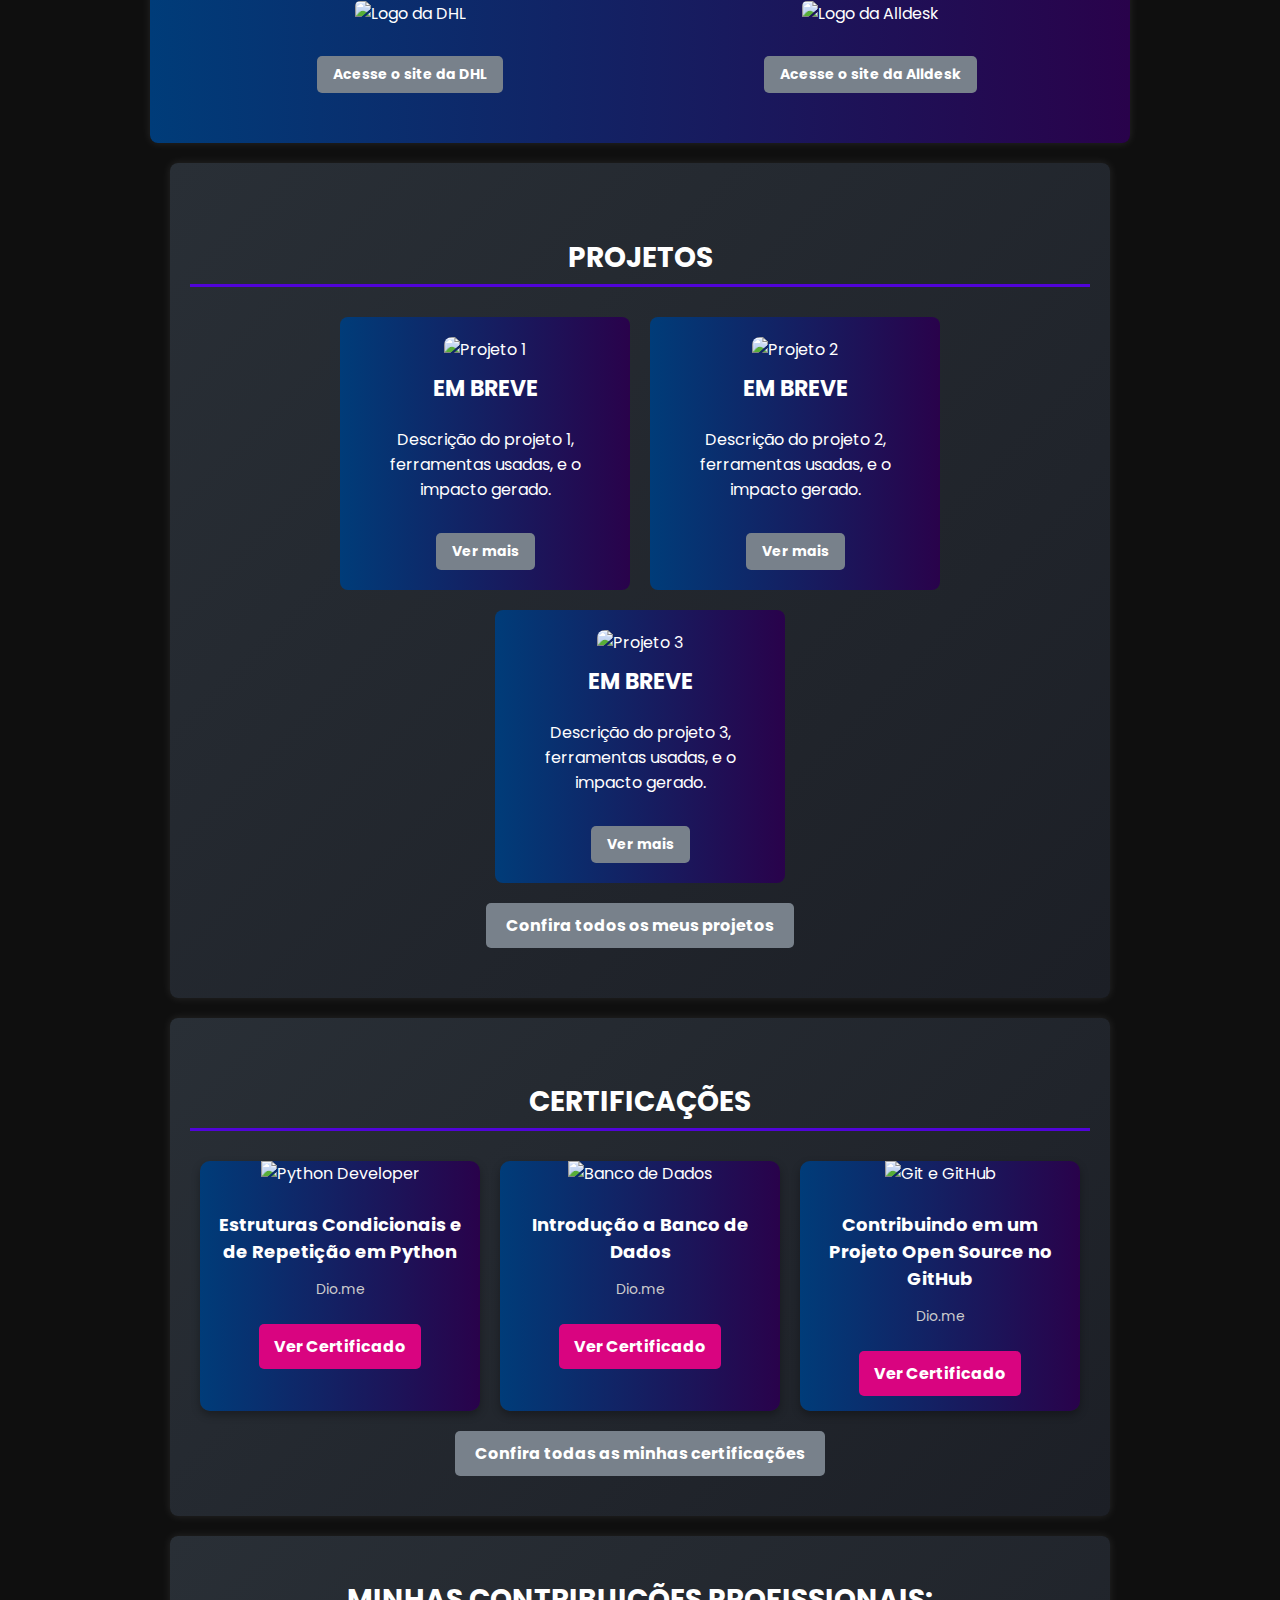
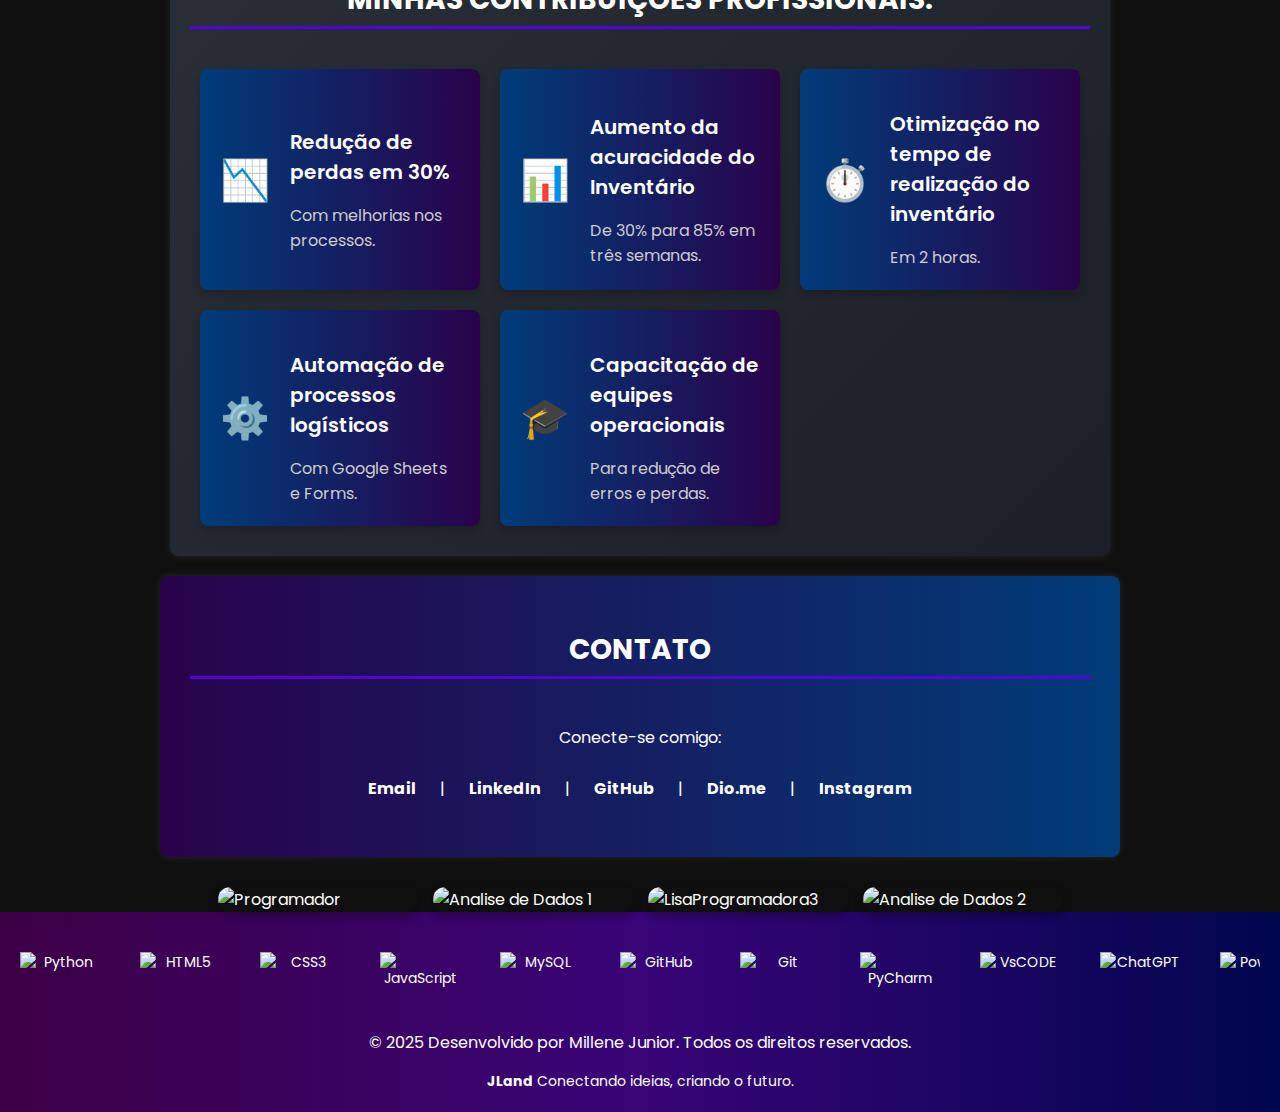
==== commit 76dc1b3e: "Update index.html" ====
--- a/index.html
+++ b/index.html
@@ -244,30 +244,6 @@
                 | <a href="https://www.instagram.com/millenebrj/">Instagram</a>
             </p>
         </section>
-
-
-
-        <!-- Outros Links -->
-<section id="outros-links">
-    <h2>Outros Links</h2>
-    <div class="outros-links-container">
-        <div class="conquista-card">
-            <h3>📚 Livros Recomendados</h3>
-            <ul>
-                <li>📕 Lógica de Programação</li>
-                <li>📘 Entendendo Algoritmos</li>
-            </ul>
-            <a href="#" class="btn-saiba-mais">Saiba Mais</a>
-        </div>
-        <div class="conquista-card">
-            <h3>⭐ Meu Setup</h3>
-            <ul>
-                <li>💻 PC Gamer Mancer Thor II</a></li>
-                <li>🖥️ Monitor AOC GAMING 165Hz</li>
-            </ul>
-            <a href="#" class="btn-saiba-mais">Saiba Mais</a>
-        </div>
-    </div>
 
 
     <!-- Seção das Imagens -->
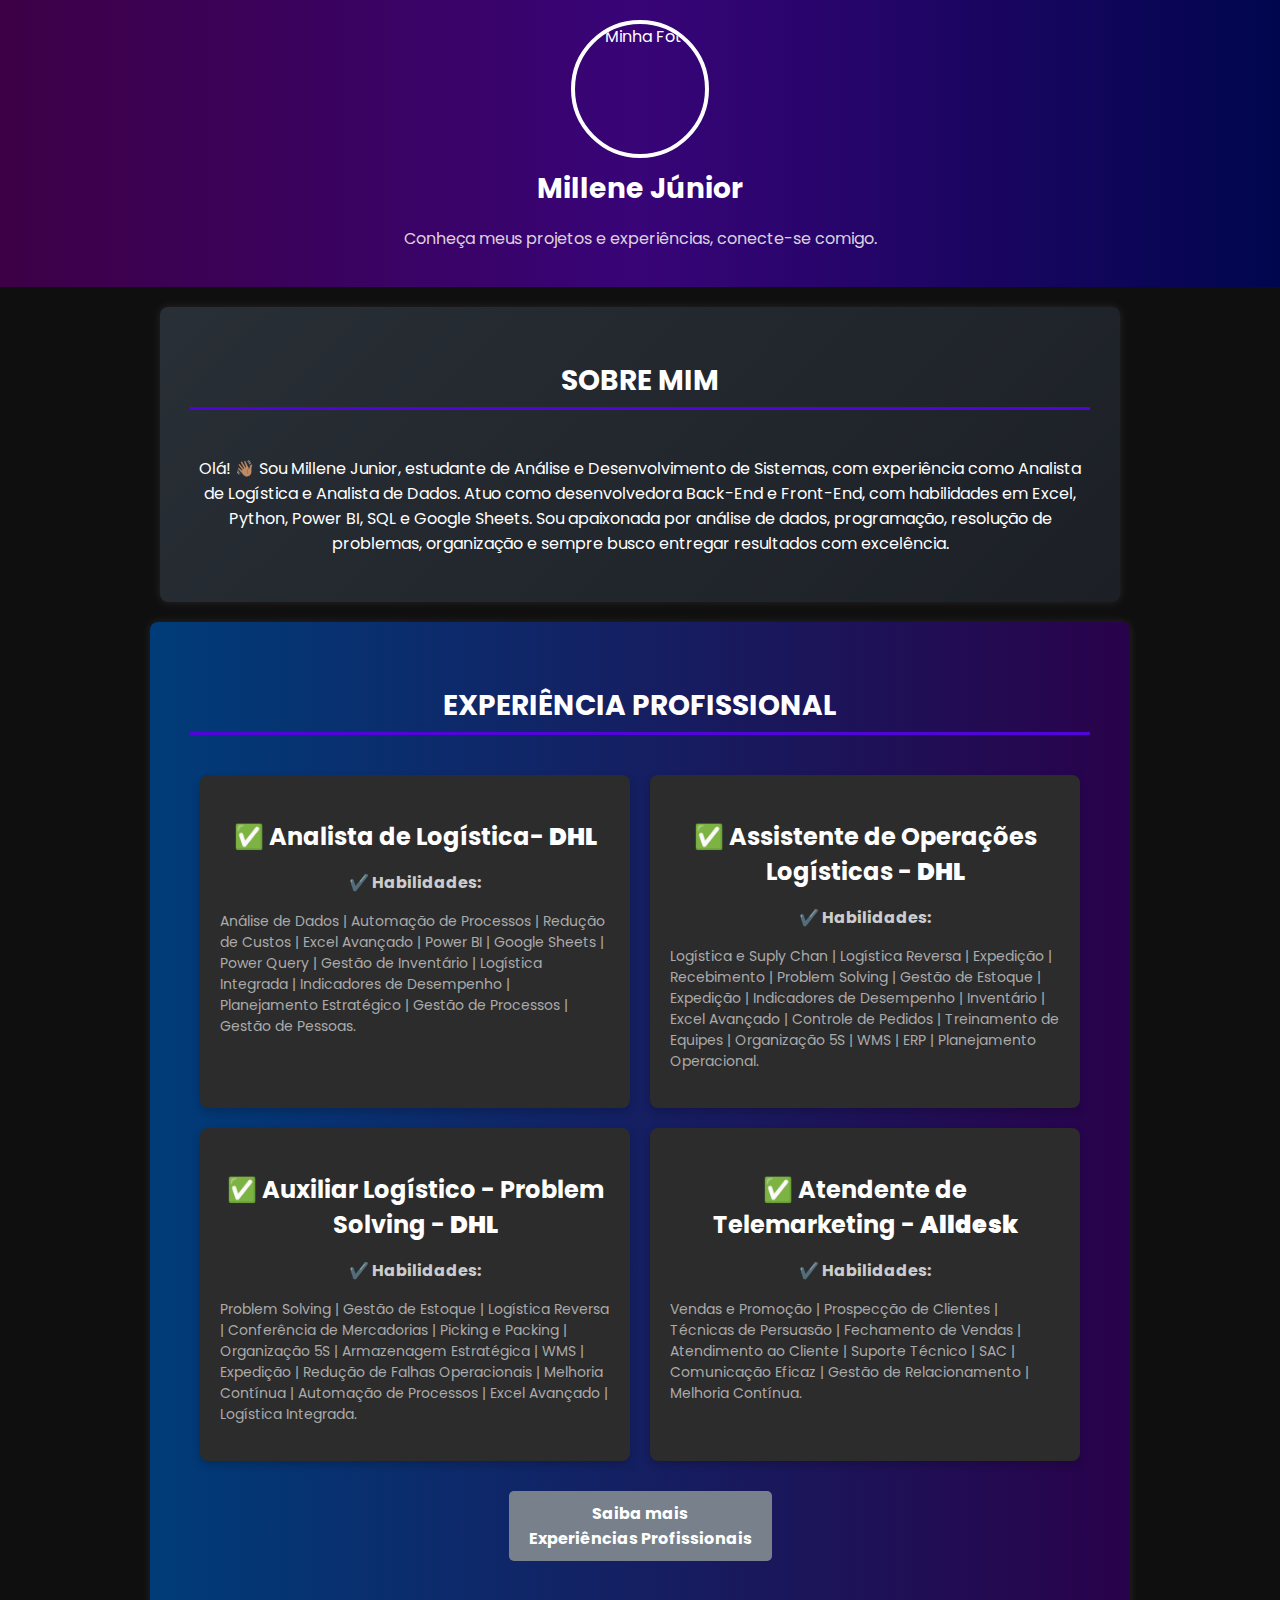
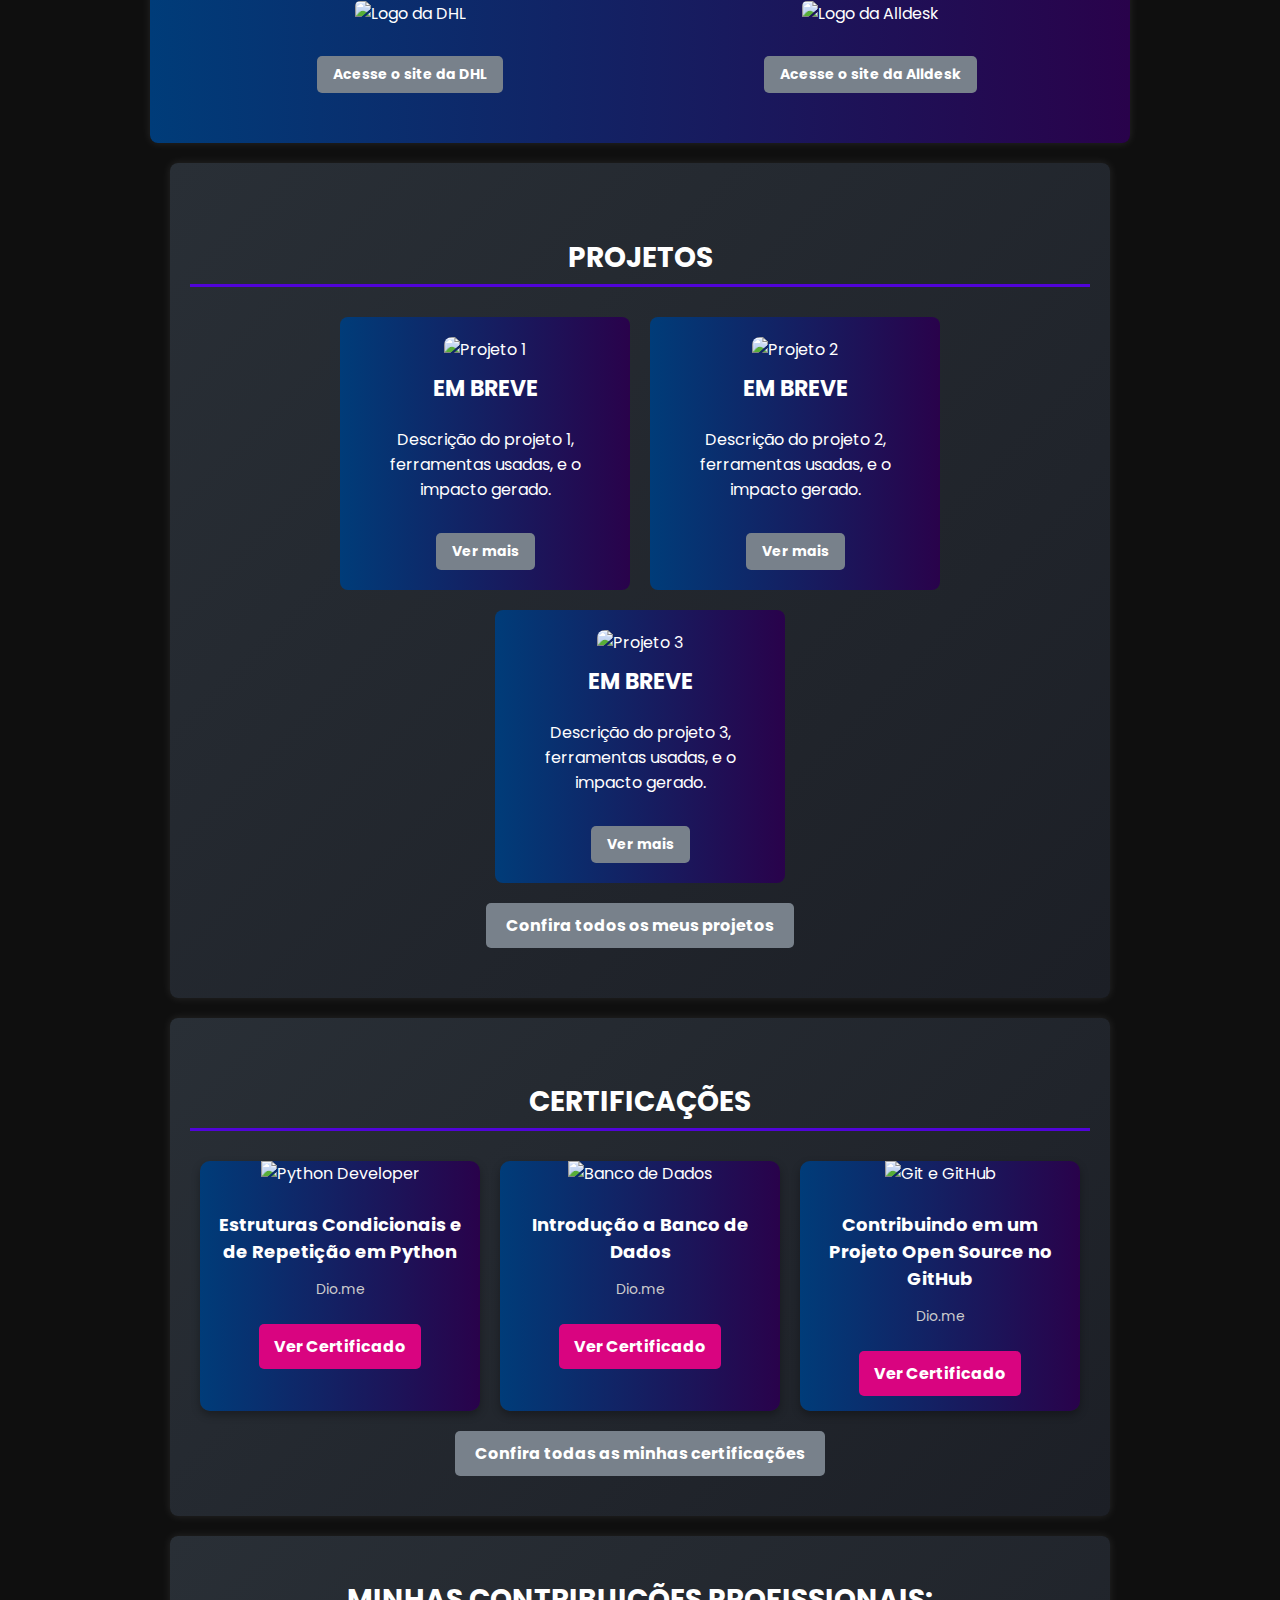
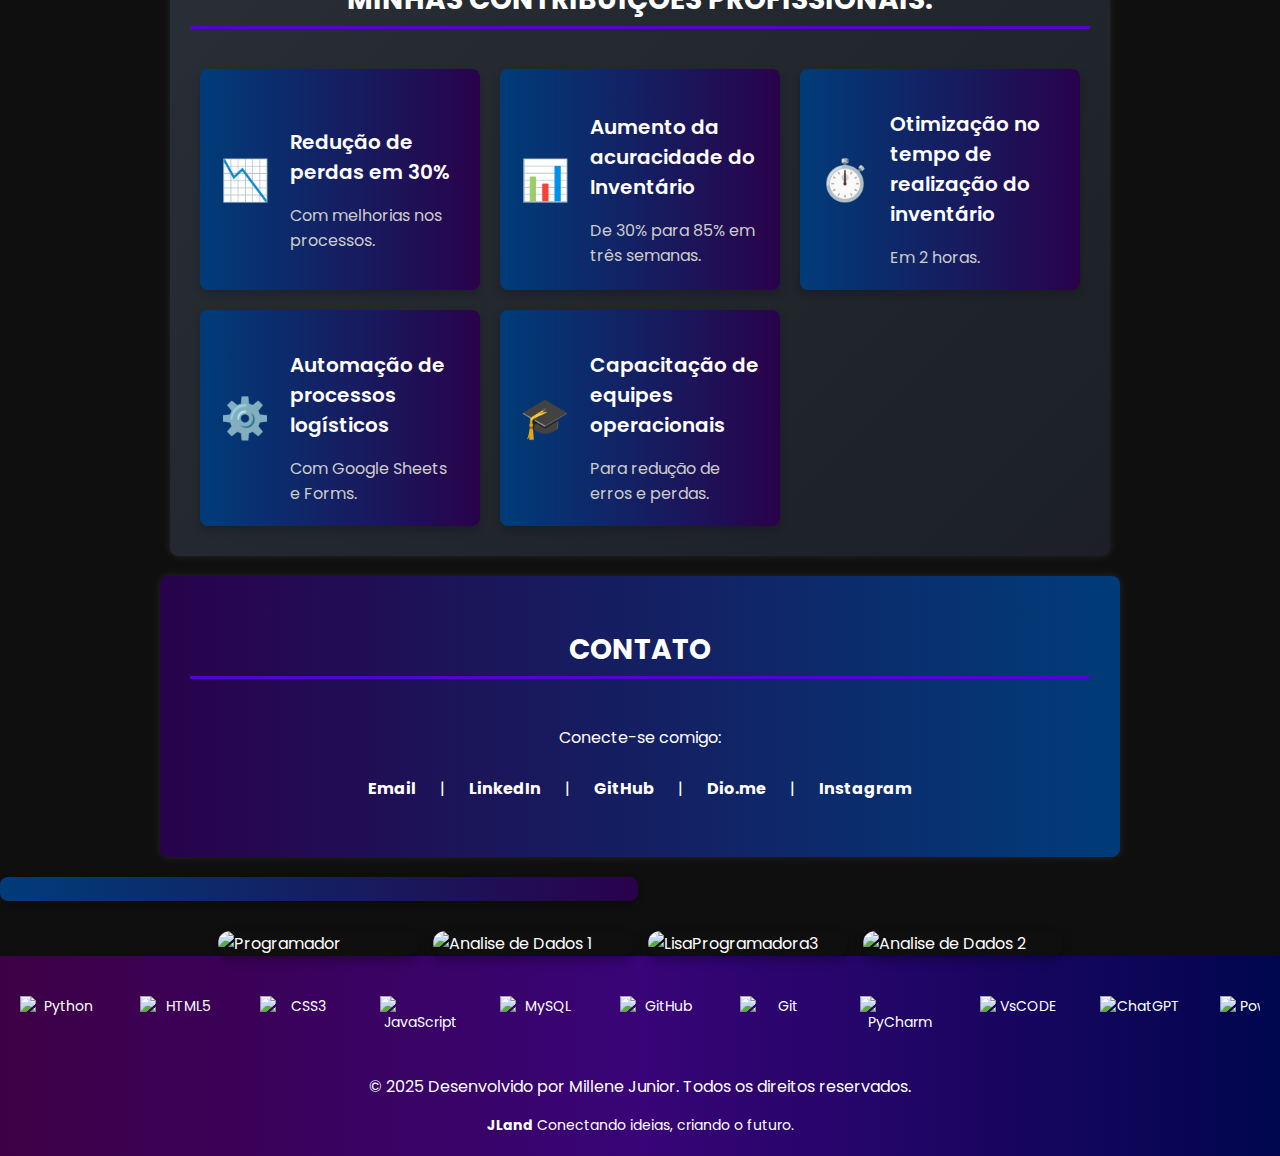
==== commit 82e7e4ab: "Update index.html" ====
--- a/index.html
+++ b/index.html
@@ -245,6 +245,11 @@
             </p>
         </section>
 
+
+    </div>
+        <div class="conquista-card">
+        </div>
+    </div>
 
     <!-- Seção das Imagens -->
     <div class="images">
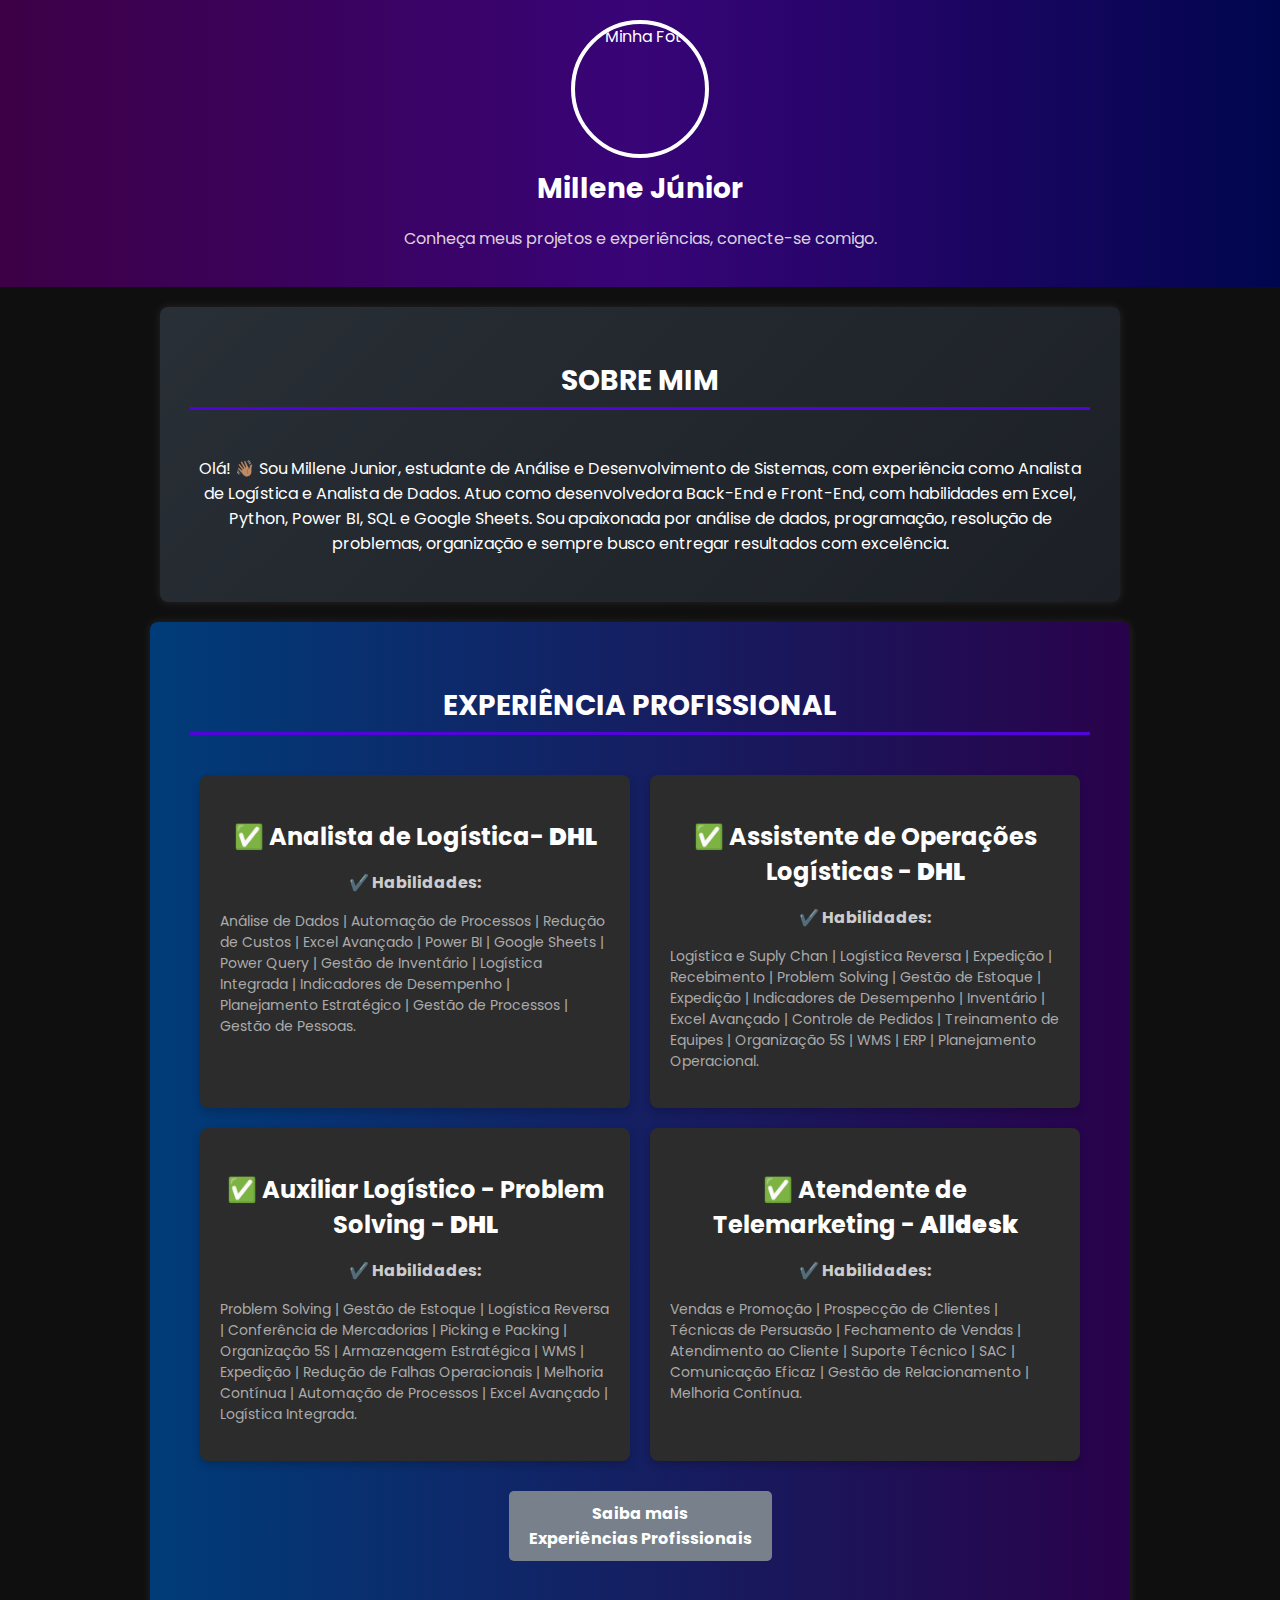
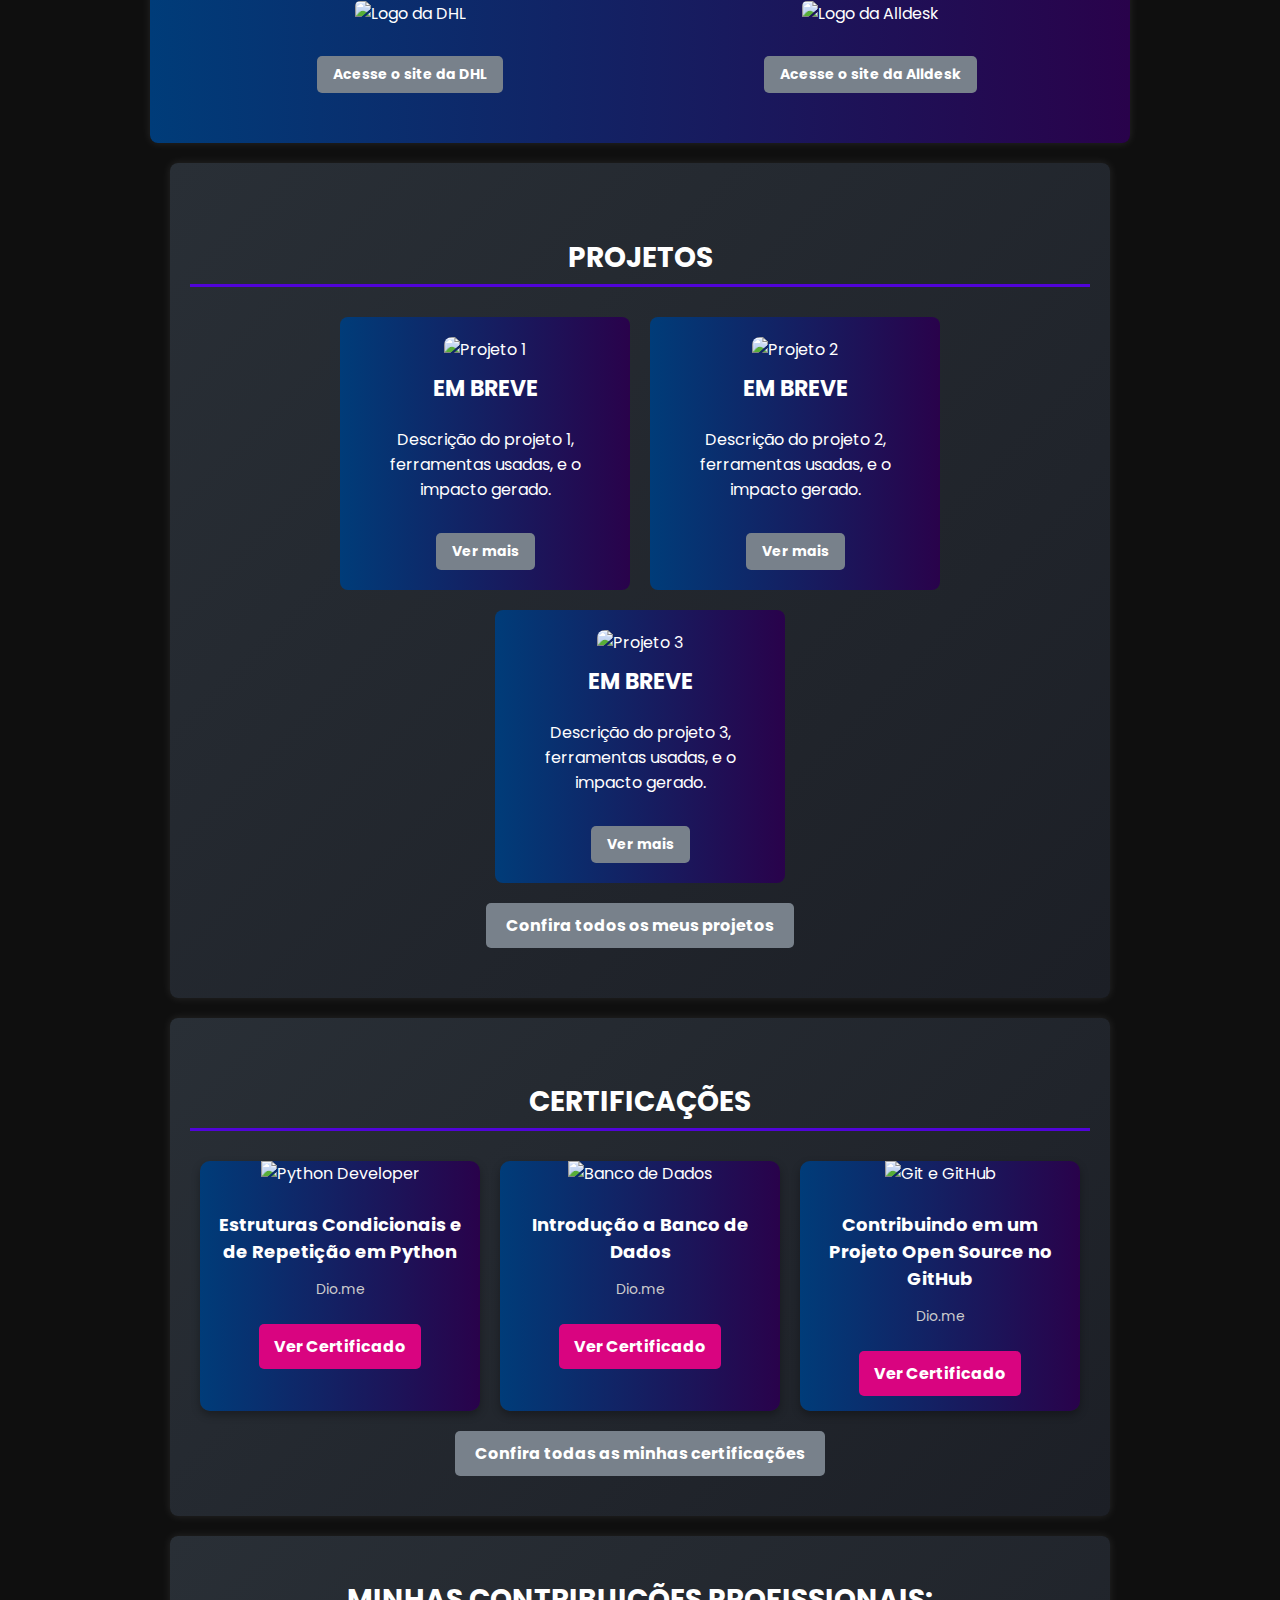
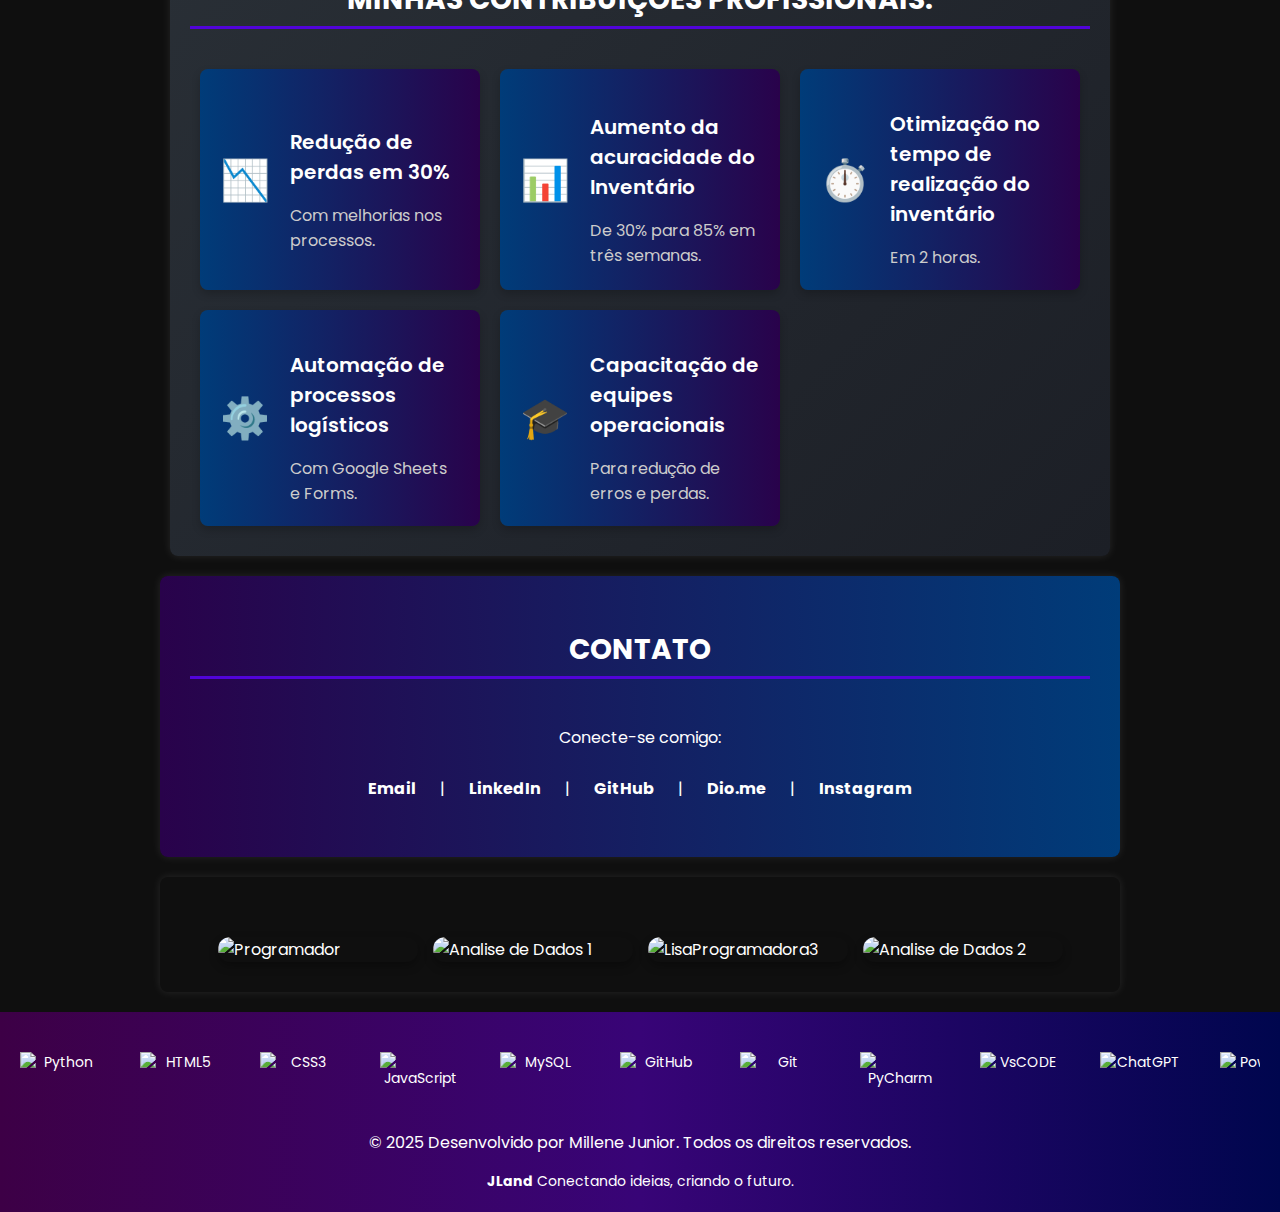
==== commit c1a3f182: "Update index.html" ====
--- a/index.html
+++ b/index.html
@@ -246,12 +246,8 @@
         </section>
 
 
-    </div>
-        <div class="conquista-card">
-        </div>
-    </div>
-
     <!-- Seção das Imagens -->
+    <section id="seçãoimagens">
     <div class="images">
         <img src="Imagens/Outros_Links/Programador.gif" alt="Programador" class="gif-image" />
         <img src="Imagens/Outros_Links/Analise de Dados 1.jfif" alt="Analise de Dados 1" class="gif-image" />
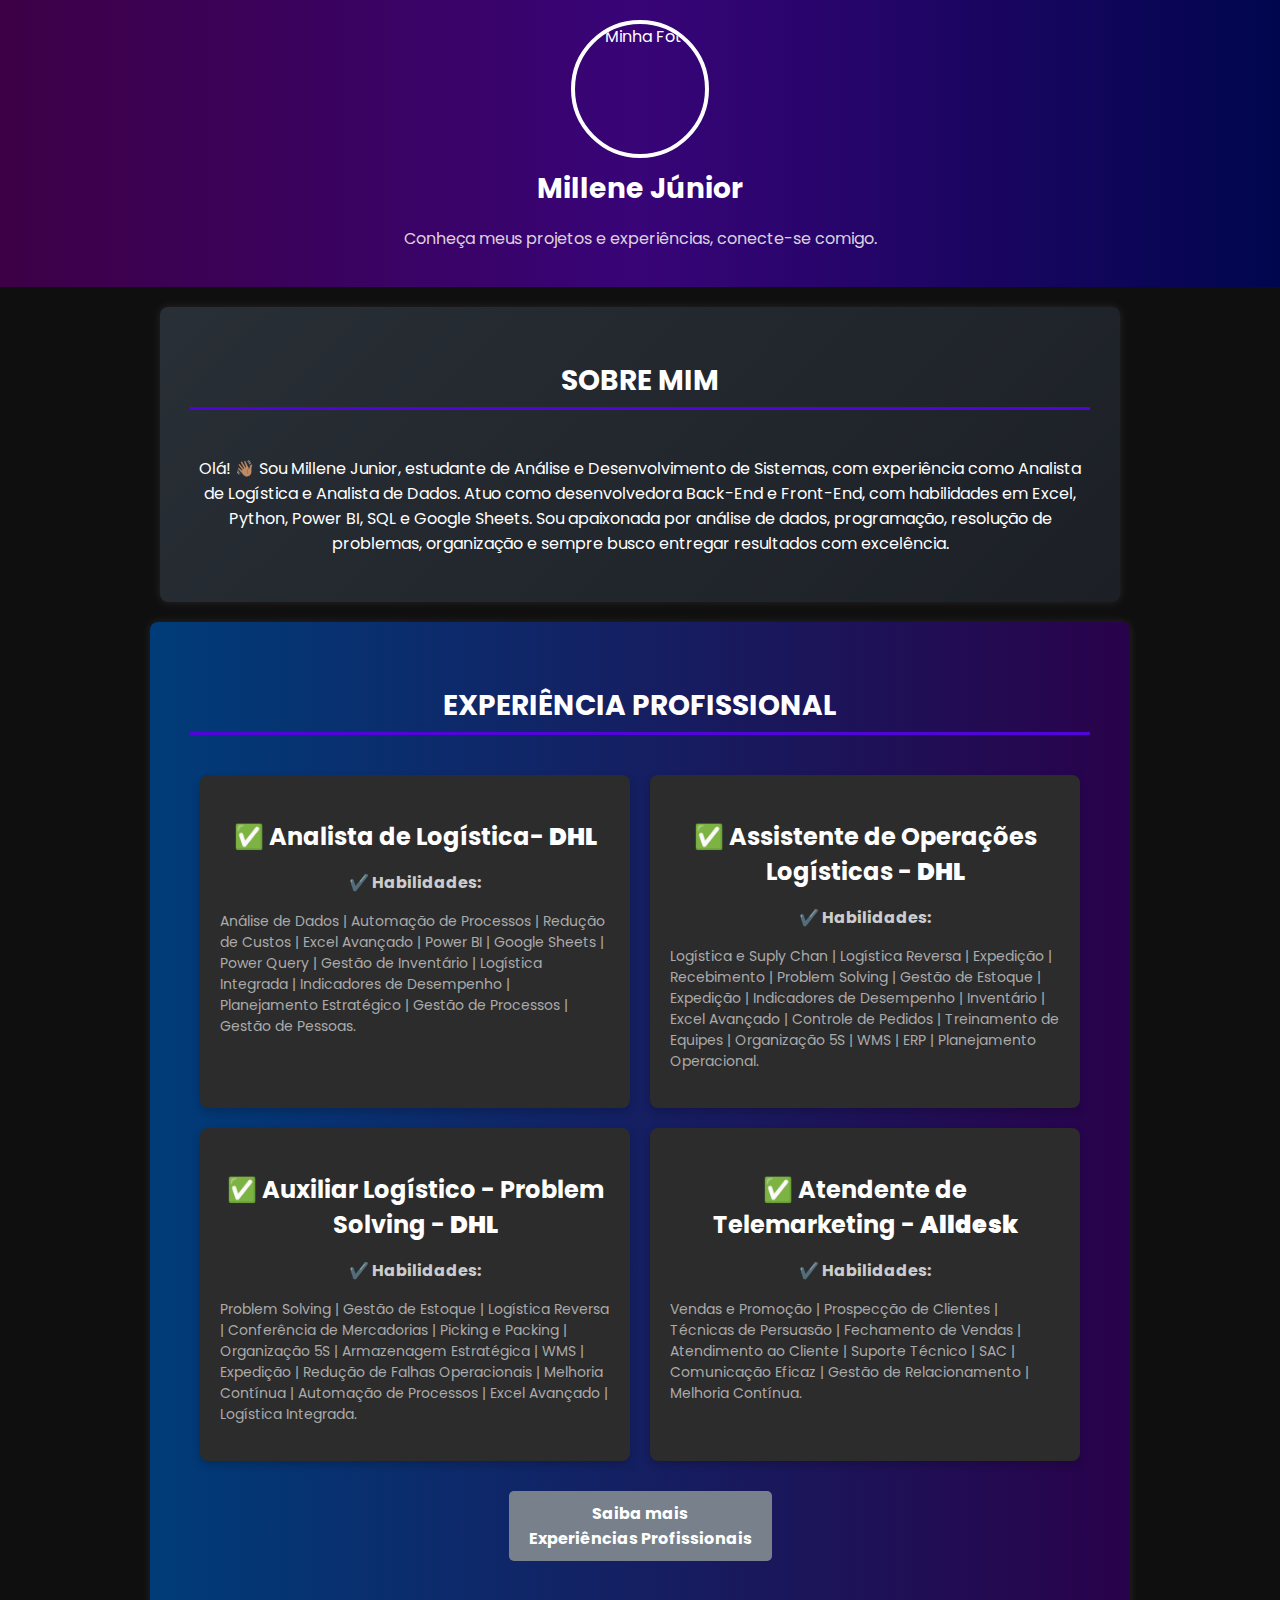
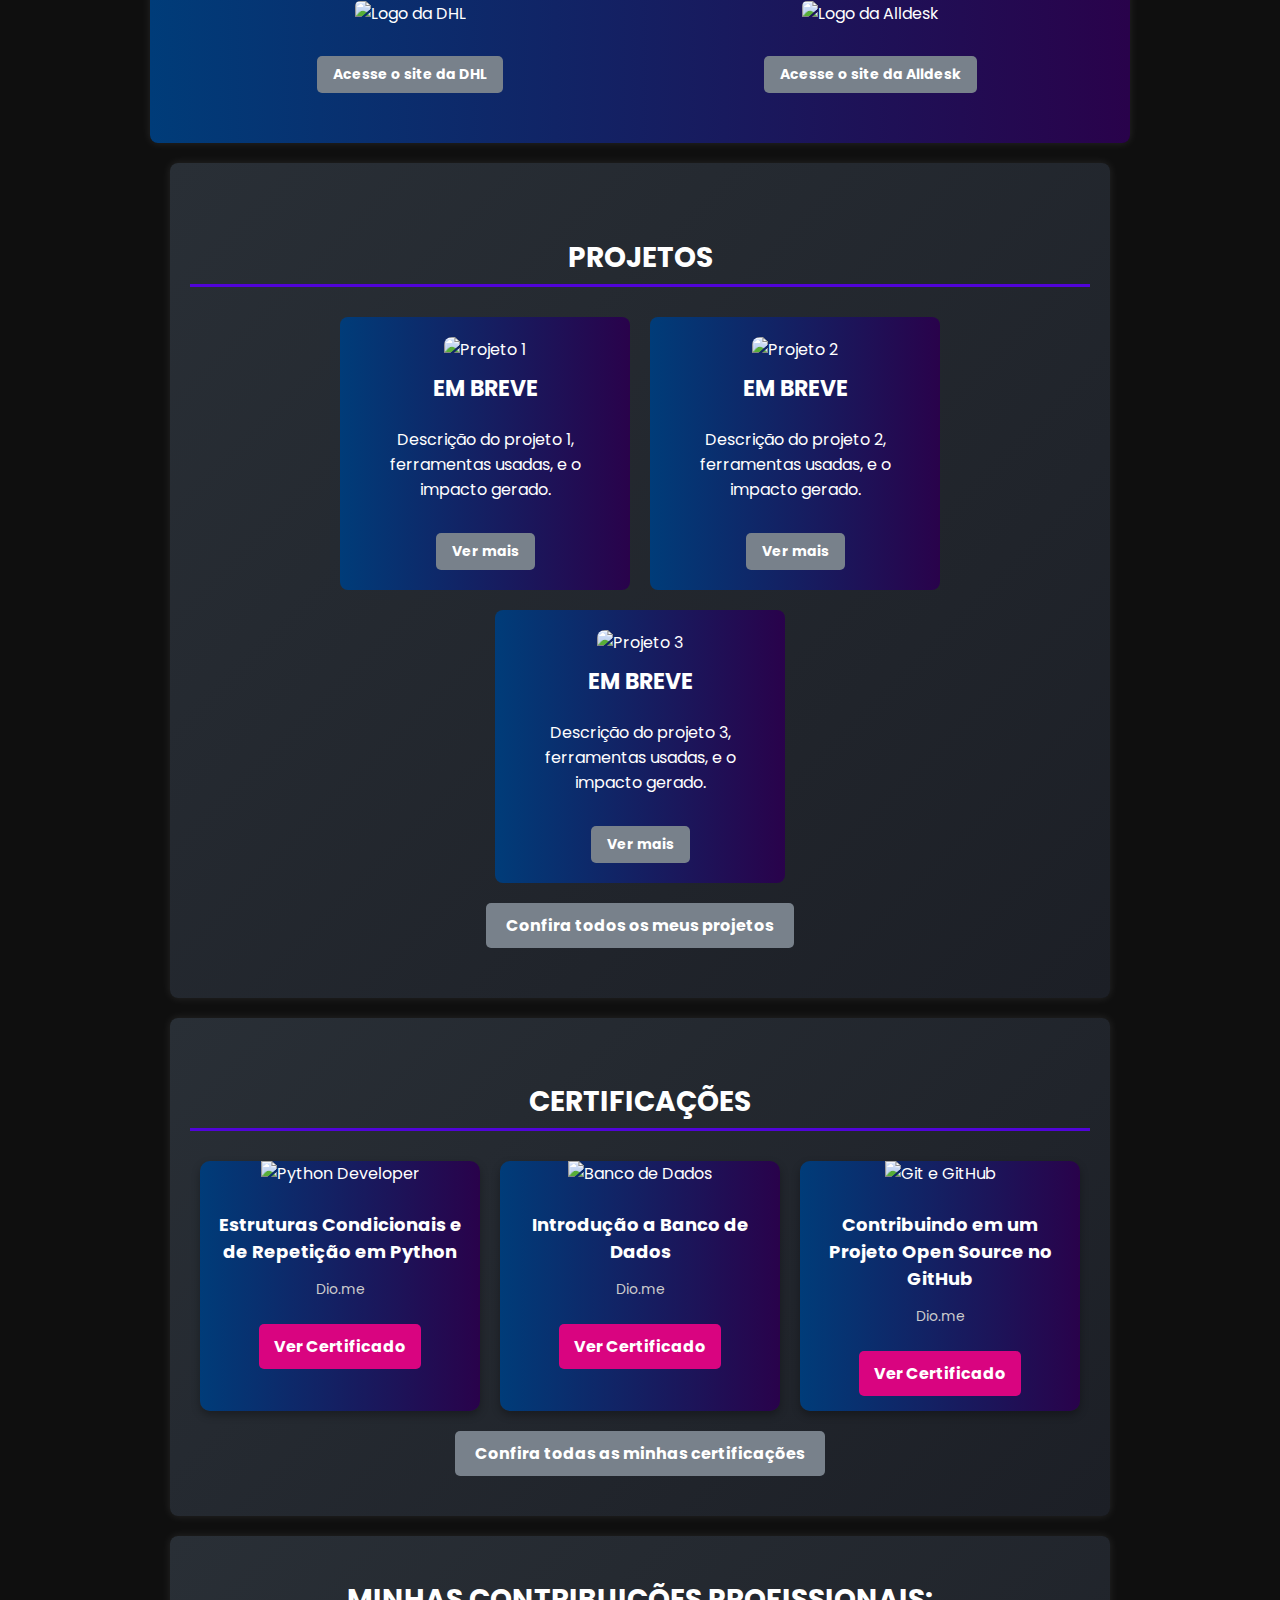
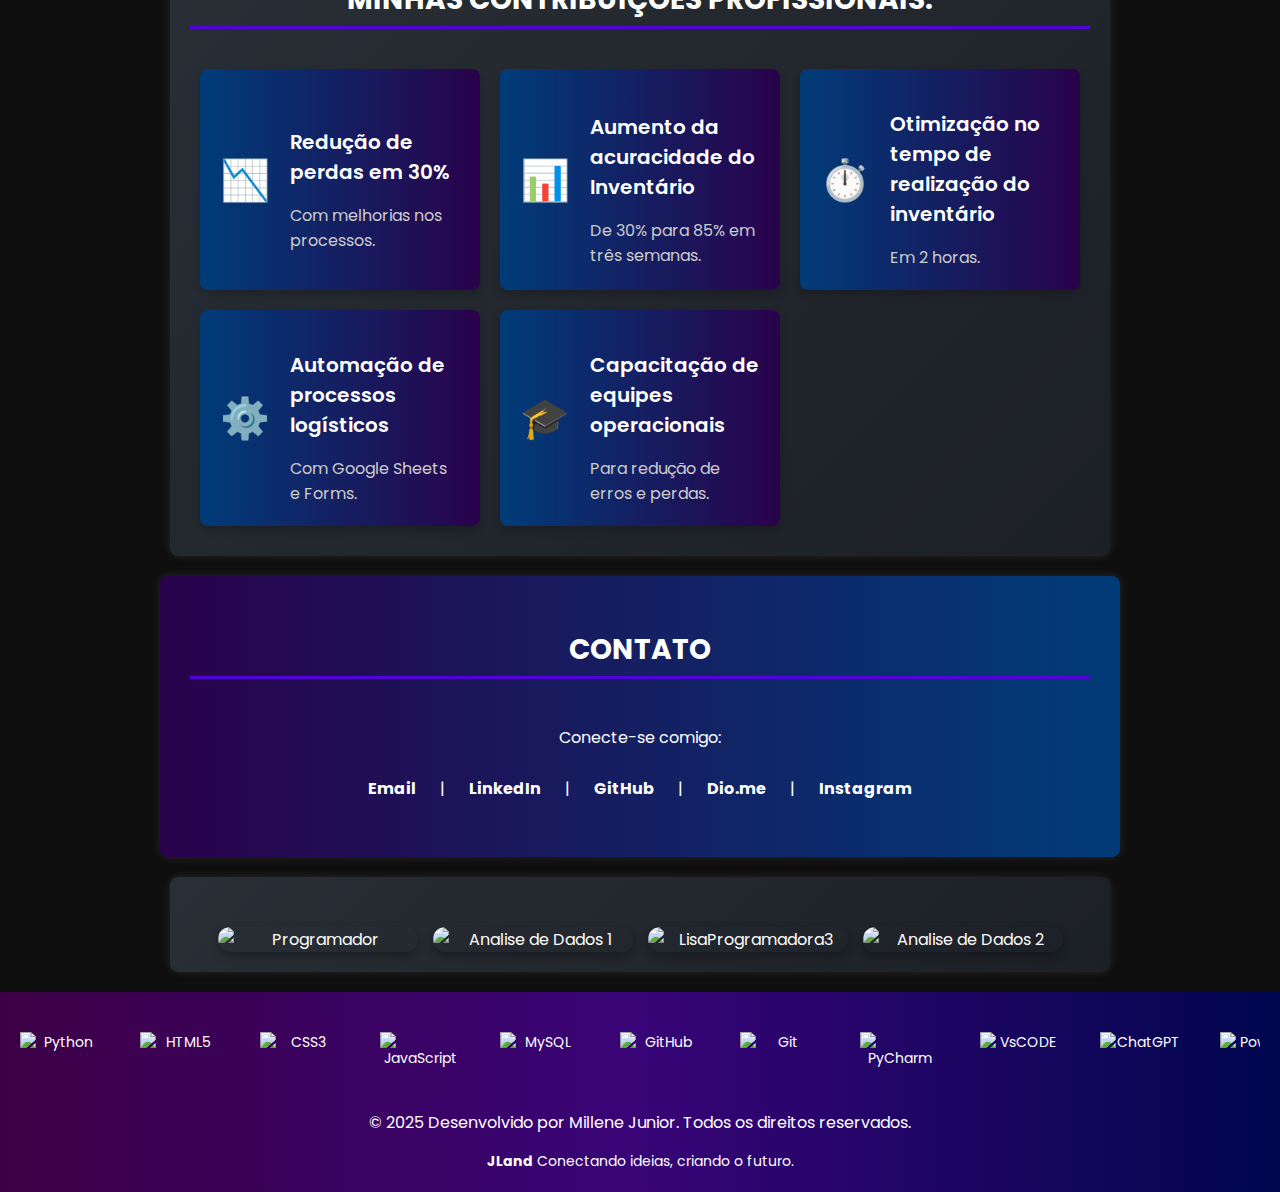
==== commit e9bb3985: "Update index.html" ====
--- a/index.html
+++ b/index.html
@@ -246,8 +246,8 @@
         </section>
 
 
-    <!-- Seção das Imagens -->
-    <section id="seçãoimagens">
+    <!-- Outros Links -->
+    <section id="outros-links">
     <div class="images">
         <img src="Imagens/Outros_Links/Programador.gif" alt="Programador" class="gif-image" />
         <img src="Imagens/Outros_Links/Analise de Dados 1.jfif" alt="Analise de Dados 1" class="gif-image" />
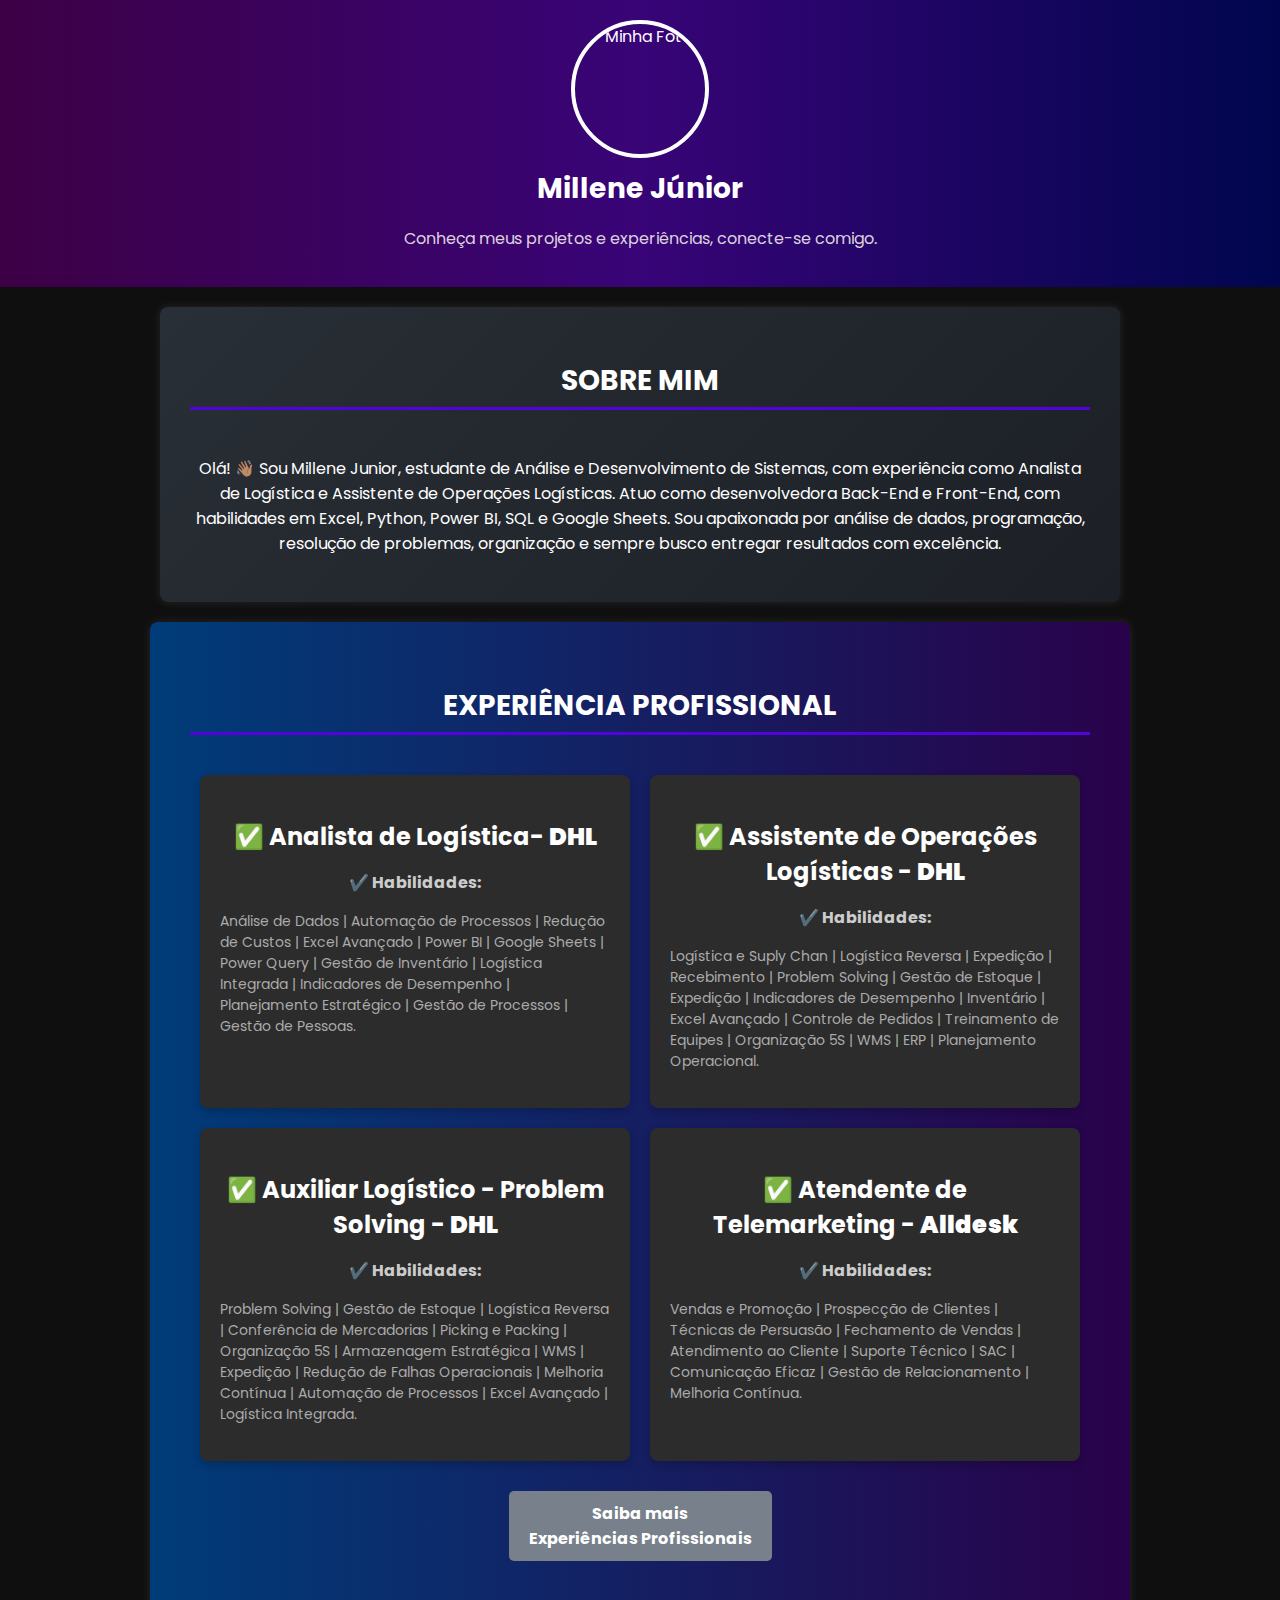
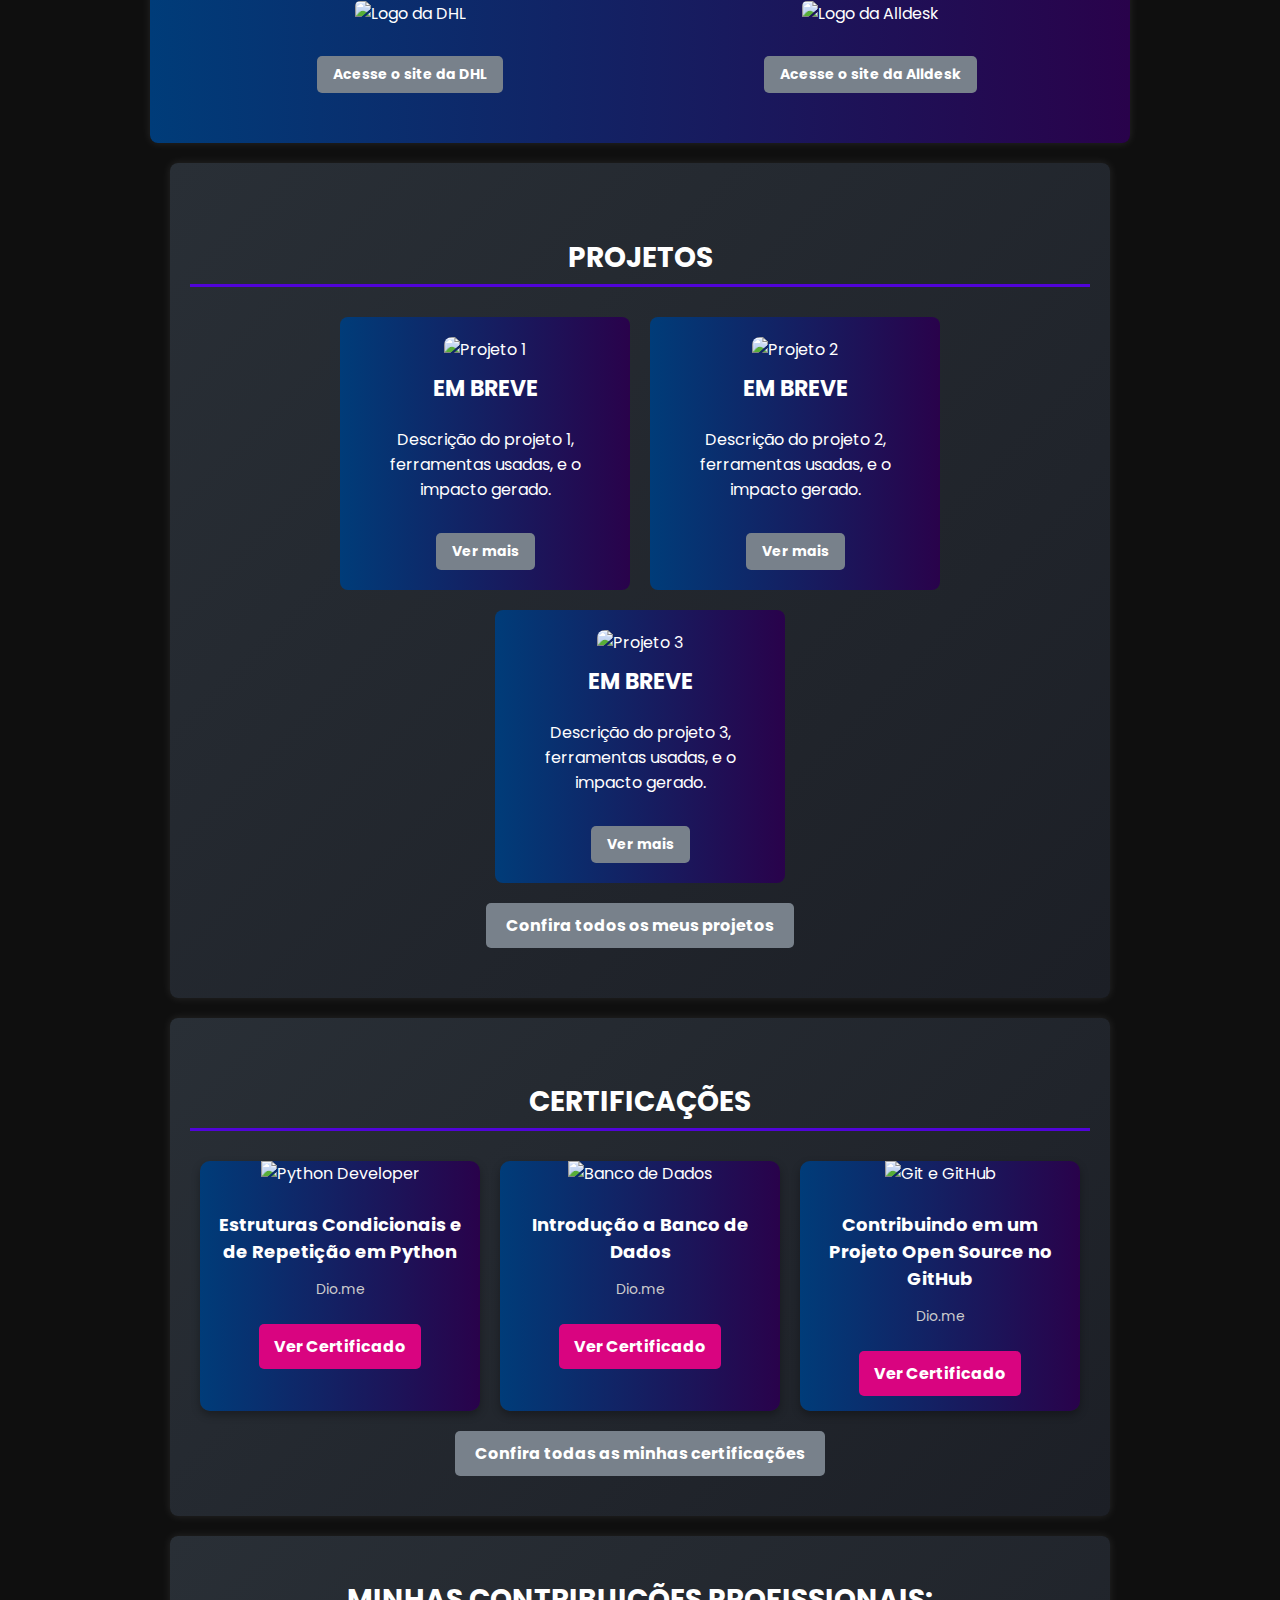
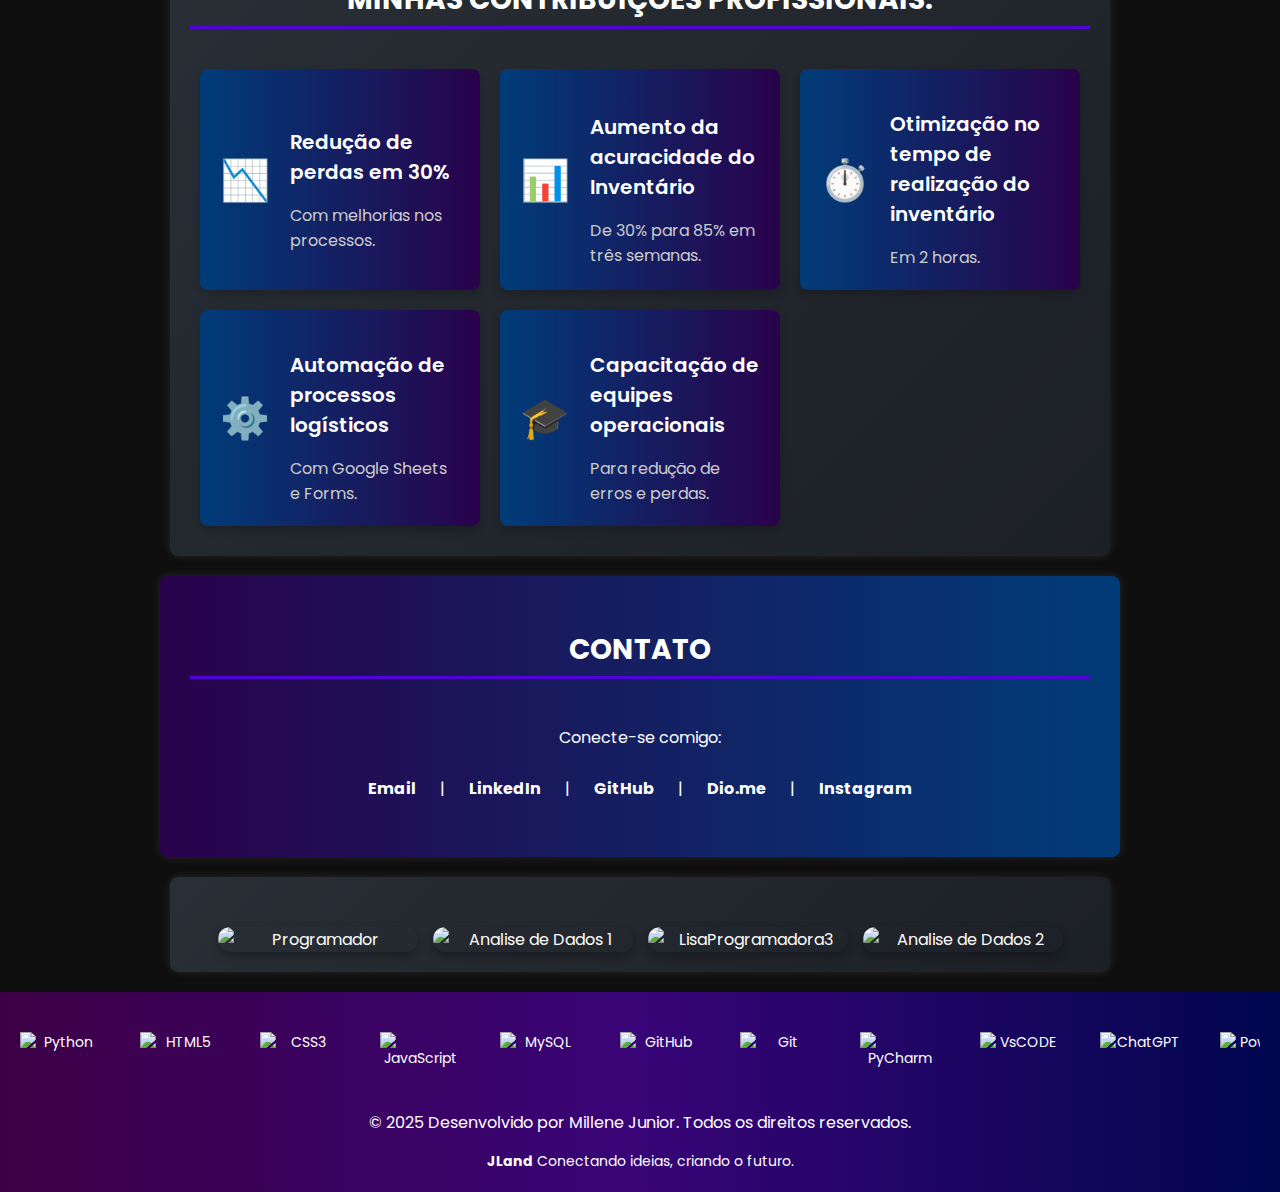
==== commit 546635fe: "Update index.html" ====
--- a/index.html
+++ b/index.html
@@ -23,7 +23,7 @@
     <section id="sobre">
         <h2>Sobre Mim</h2>
         <p>Olá! 👋🏽 Sou Millene Junior, estudante de Análise e Desenvolvimento de Sistemas, 
-            com experiência como Analista de Logística e Analista de Dados. 
+            com experiência como Analista de Logística e Assistente de Operações Logísticas. 
             Atuo como desenvolvedora Back-End e Front-End, 
             com habilidades em Excel, Python, Power BI, SQL e Google Sheets. 
             Sou apaixonada por análise de dados, programação, resolução de problemas, 
@@ -173,18 +173,6 @@
 
     </div>
 </section>
-
-
-
-    
-
-
-
-
-
-
-
-
 
 
     <!-- Minhas Contribuições Profissionais -->
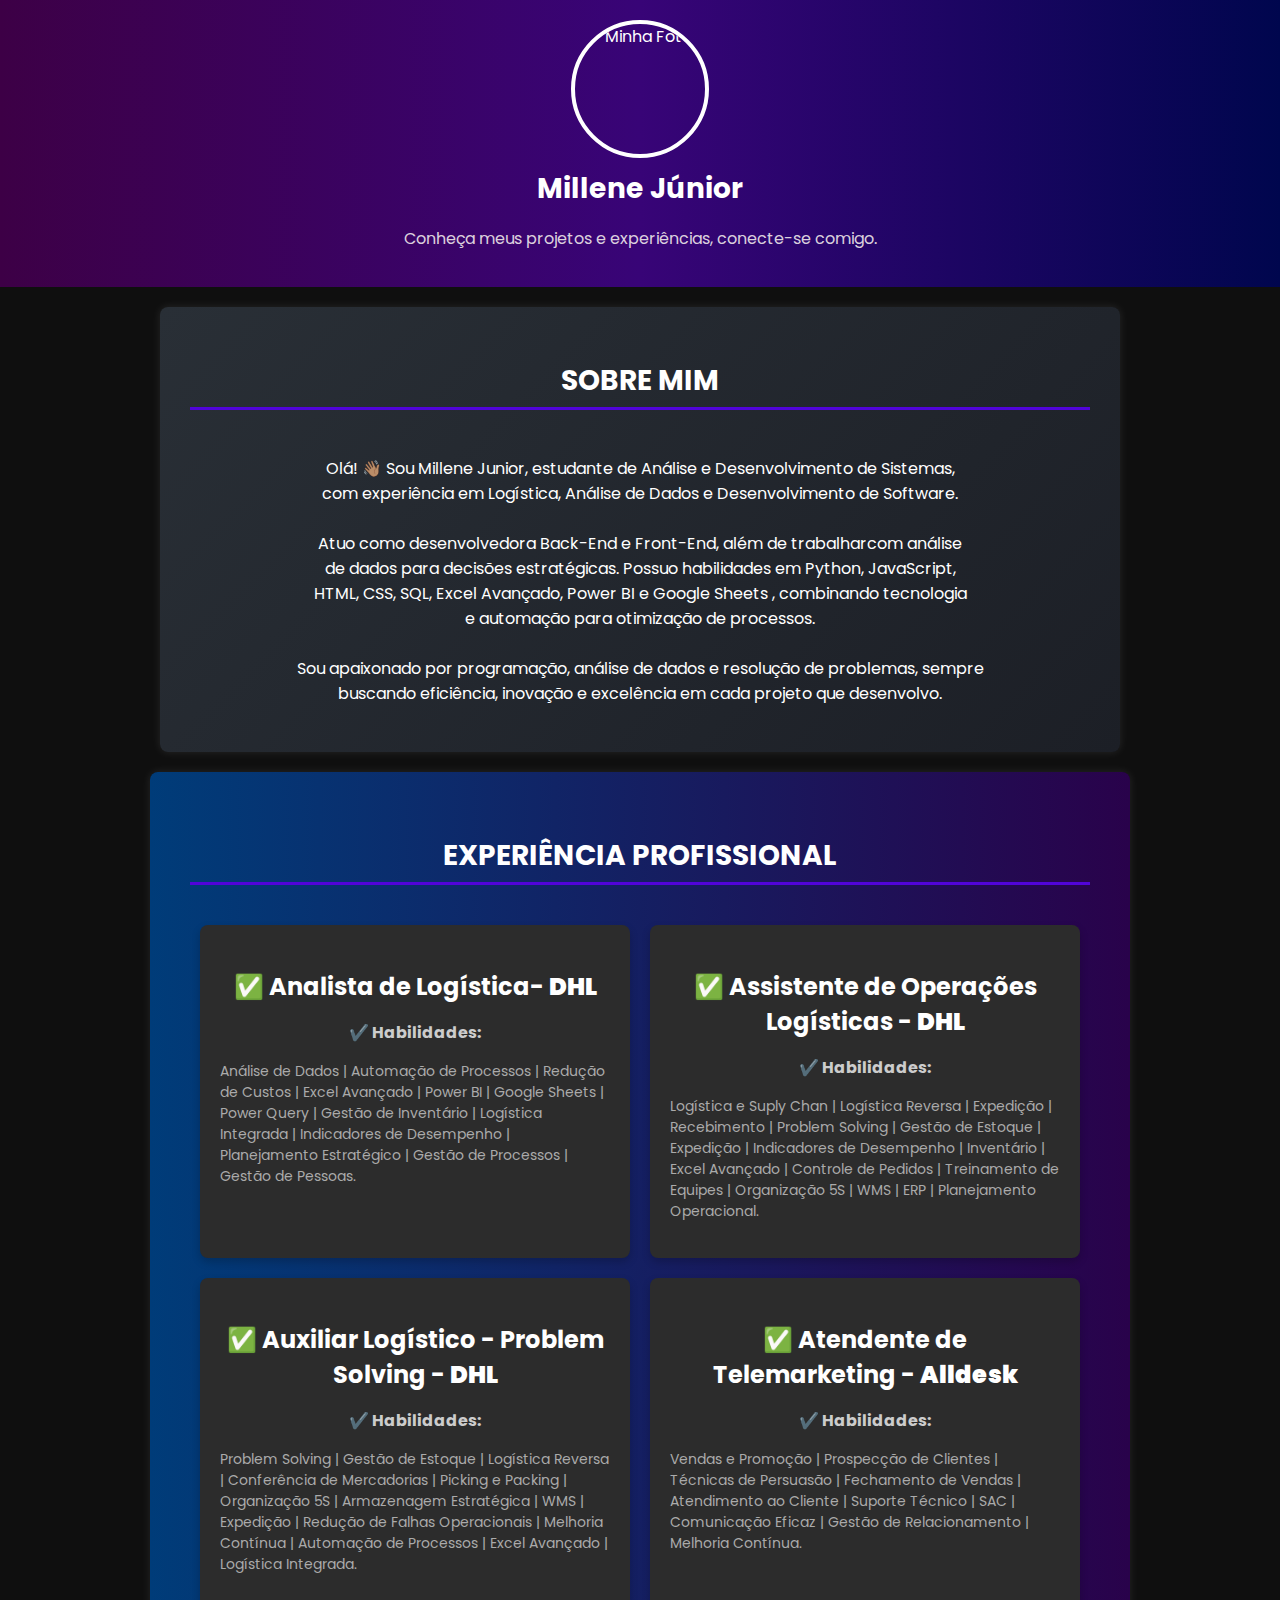
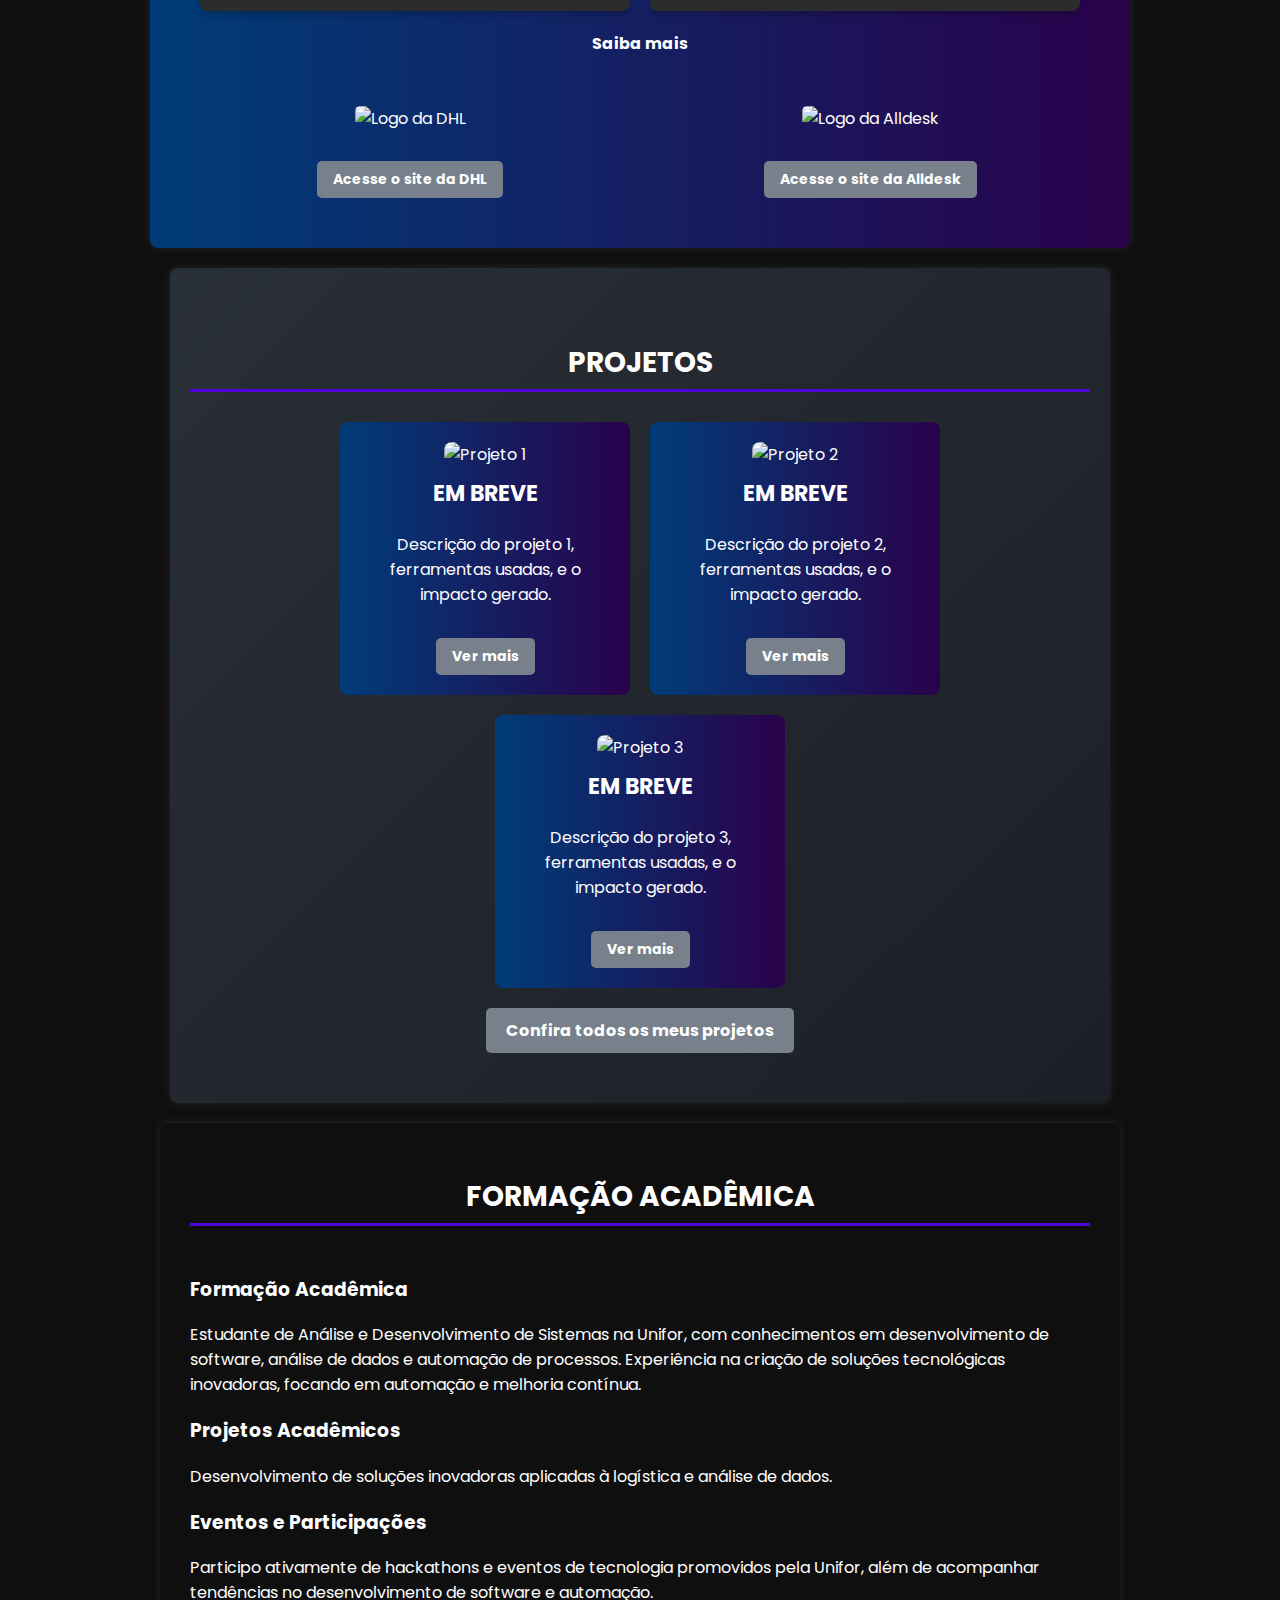
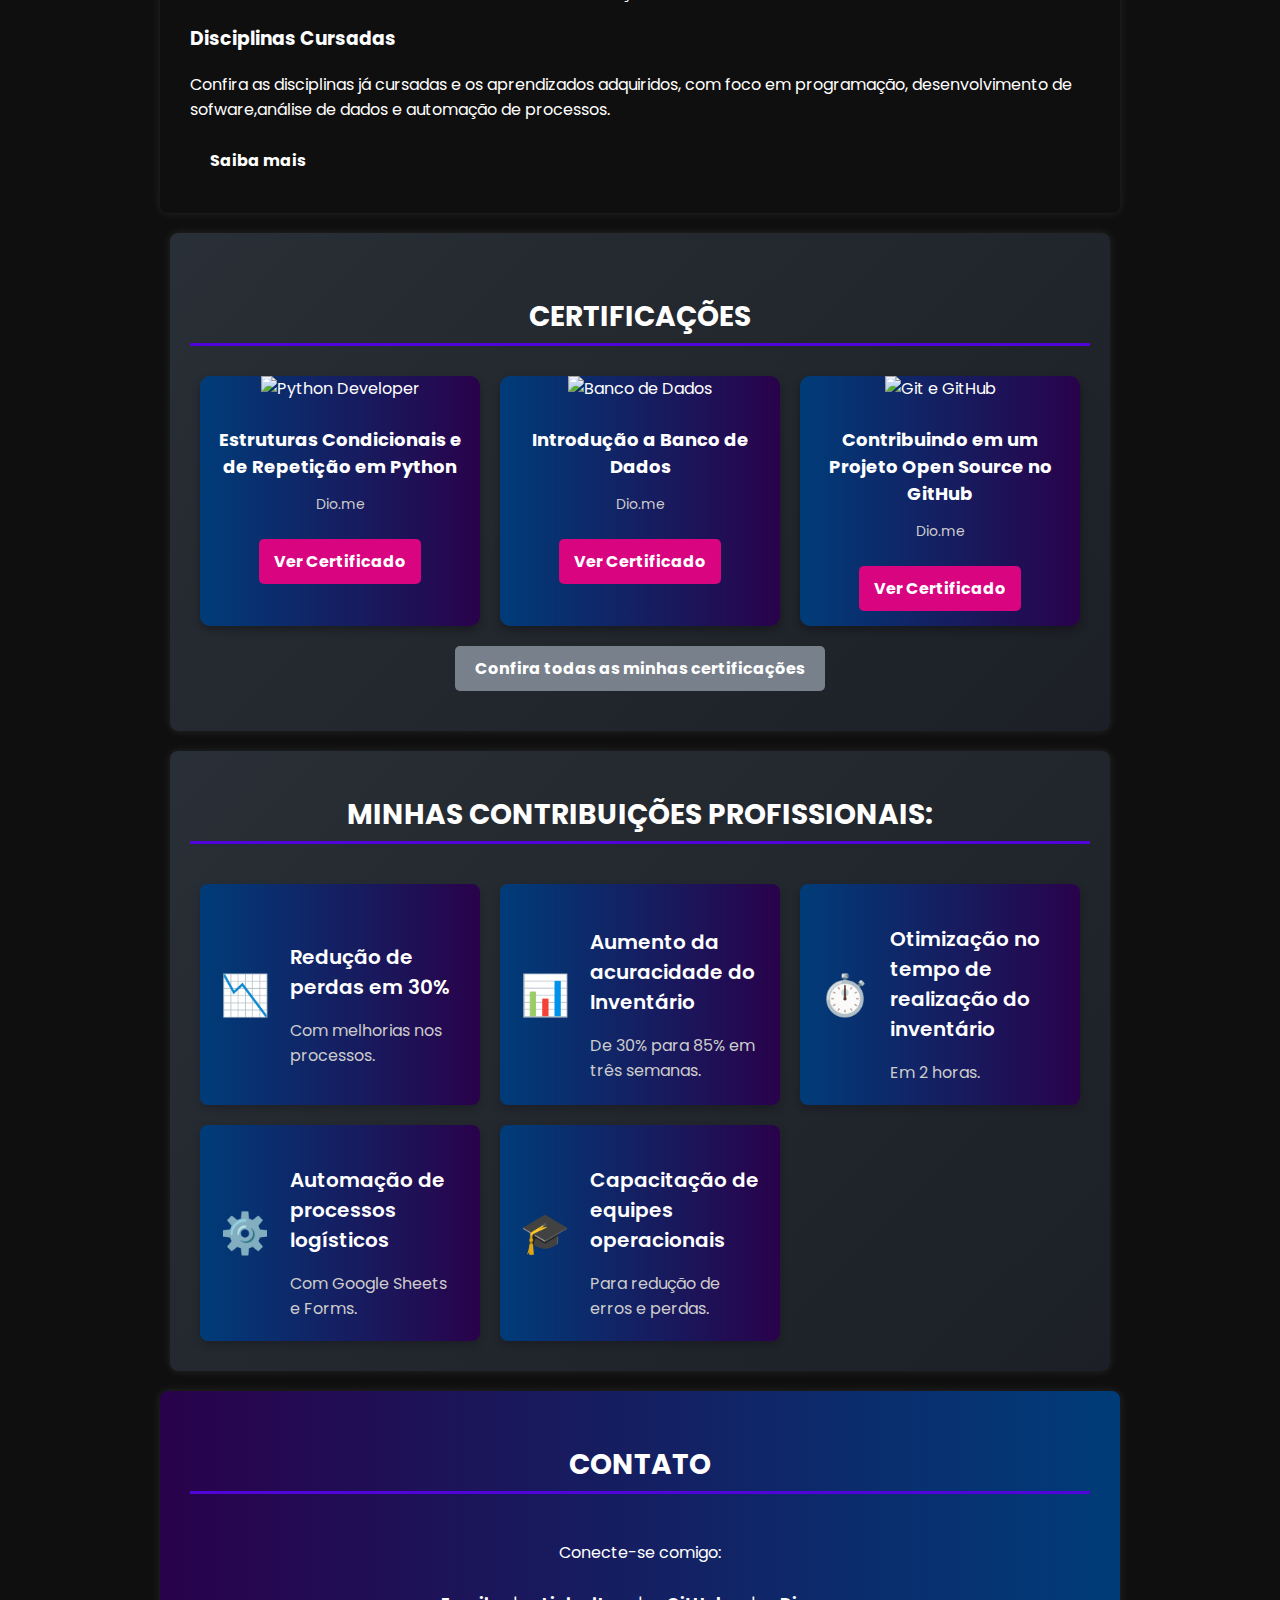
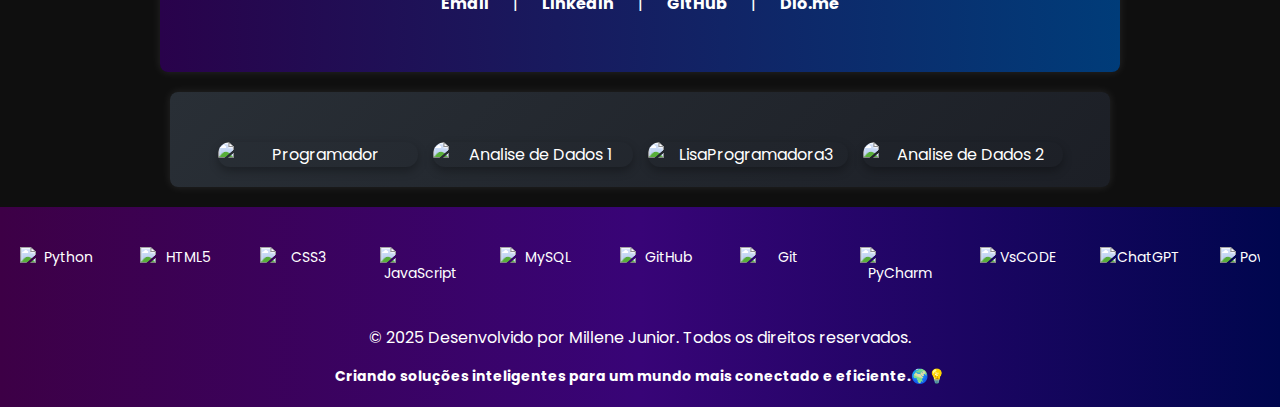
==== commit 5ba61f5e: "Update index.html" ====
--- a/index.html
+++ b/index.html
@@ -23,11 +23,15 @@
     <section id="sobre">
         <h2>Sobre Mim</h2>
         <p>Olá! 👋🏽 Sou Millene Junior, estudante de Análise e Desenvolvimento de Sistemas, 
-            com experiência como Analista de Logística e Assistente de Operações Logísticas. 
-            Atuo como desenvolvedora Back-End e Front-End, 
-            com habilidades em Excel, Python, Power BI, SQL e Google Sheets. 
-            Sou apaixonada por análise de dados, programação, resolução de problemas, 
-            organização e sempre busco entregar resultados com excelência.</p>
+            <br>com experiência em Logística, Análise de Dados e Desenvolvimento de Software.<br><br>
+
+            Atuo como desenvolvedora Back-End e Front-End, além de trabalharcom análise<br> 
+            de dados para decisões estratégicas. Possuo habilidades em Python, JavaScript,<br> 
+            HTML, CSS, SQL, Excel Avançado, Power BI e Google Sheets , combinando tecnologia<br> 
+            e automação para otimização de processos.<br><br>
+            
+            Sou apaixonado por programação, análise de dados e resolução de problemas, sempre<br> 
+            buscando eficiência, inovação e excelência em cada projeto que desenvolvo.</p>
 </section>
 
 
@@ -75,10 +79,13 @@
         </div>
     </div>
              </div>
-                   <div class="botao-veja-todas-certificações">
+                   <div class="btn-saiba-mais">
                    <a href="https://www.linkedin.com/in/millene-j%C3%BAnior-459b54121/" 
-                   class="btn-veja-todas-certificações">Saiba mais<br>Experiências Profissionais</a>
-    </div>
+                   class="btn-saiba-mais">Saiba mais</a>
+    </div>
+
+
+
      <!-- Imagens e botões abaixo das experiências -->
      <div class="empresa-links">
         <div class="empresa-item">
@@ -117,12 +124,14 @@
             <p>Descrição do projeto 1, ferramentas usadas, e o impacto gerado.</p>
             <a href="#projeto1" class="btn-ver-mais">Ver mais</a> <!-- Botão "Ver mais" -->
         </div>
+
         <div class="card">
             <img src="https://via.placeholder.com/250" alt="Projeto 2">
             <h3>EM BREVE</h3>
             <p>Descrição do projeto 2, ferramentas usadas, e o impacto gerado.</p>
             <a href="#projeto2" class="btn-ver-mais">Ver mais</a> <!-- Botão "Ver mais" -->
         </div>
+
         <div class="card">
             <img src="https://via.placeholder.com/250" alt="Projeto 3">
             <h3>EM BREVE</h3>
@@ -136,6 +145,46 @@
         <a href="#todos-projetos" class="btn-veja-todos">Confira todos os meus projetos</a>
     </div>
 </section>
+
+
+
+<!-- Seção Formação Acadêmica -->
+<section id="formacao-academica">
+    <h2>Formação Acadêmica</h2>
+    <div class="formacao-academica-container"> 
+
+        <div class="formacao-academica-card">
+            <h3>Formação Acadêmica</h3>
+            <p>Estudante de Análise e Desenvolvimento de Sistemas na Unifor, com conhecimentos 
+                em desenvolvimento de software, análise de dados e automação de processos. 
+                Experiência na criação de soluções tecnológicas inovadoras, focando em 
+                automação e melhoria contínua.</p>
+        </div>
+
+        <div class="formacao-academica-card">
+            <h3>Projetos Acadêmicos</h3>
+            <p>Desenvolvimento de soluções inovadoras aplicadas à logística e análise de dados.</p>
+        </div>
+
+        <div class="formacao-academica-card">
+            <h3>Eventos e Participações</h3>
+            <p>Participo ativamente de hackathons e eventos de tecnologia promovidos pela Unifor, 
+                além de acompanhar tendências no desenvolvimento de software e automação.</p>
+        </div>
+
+        <div class="formacao-academica-card">
+            <h3>Disciplinas Cursadas</h3>
+            <p>Confira as disciplinas já cursadas e os aprendizados adquiridos, com foco em programação, 
+                desenvolvimento de sofware,análise de dados e automação de processos.</p>
+        </div>
+    </div>
+    <div class="btn-saiba-mais">
+    <a href="https://www.linkedin.com/in/millene-j%C3%BAnior-459b54121/" 
+    class="btn-saiba-mais">Saiba mais</a>
+</div>
+    </div>
+</section>
+
 
 
 
@@ -228,8 +277,7 @@
         <h2>Contato</h2>
         <p>Conecte-se comigo:</p>
         <p><a href="mailto:millene@email.com">Email</a> | <a href="https://www.linkedin.com">LinkedIn</a> 
-            | <a href="https://github.com">GitHub</a> | <a href="https://www.dio.me/users/millenejsd">Dio.me</a> 
-                | <a href="https://www.instagram.com/millenebrj/">Instagram</a>
+            | <a href="https://github.com">GitHub</a> | <a href="https://www.dio.me/users/millenejsd">Dio.me</a>
             </p>
         </section>
 
@@ -297,7 +345,7 @@
         </div>
     </div>
     <p>&copy; 2025 Desenvolvido por Millene Junior. Todos os direitos reservados.</p>
-    <strong>JLand</strong> Conectando ideias, criando o futuro.
+    <strong>Criando soluções inteligentes para um mundo mais conectado e eficiente.🌍💡</strong>
 </footer>
 
 </body>
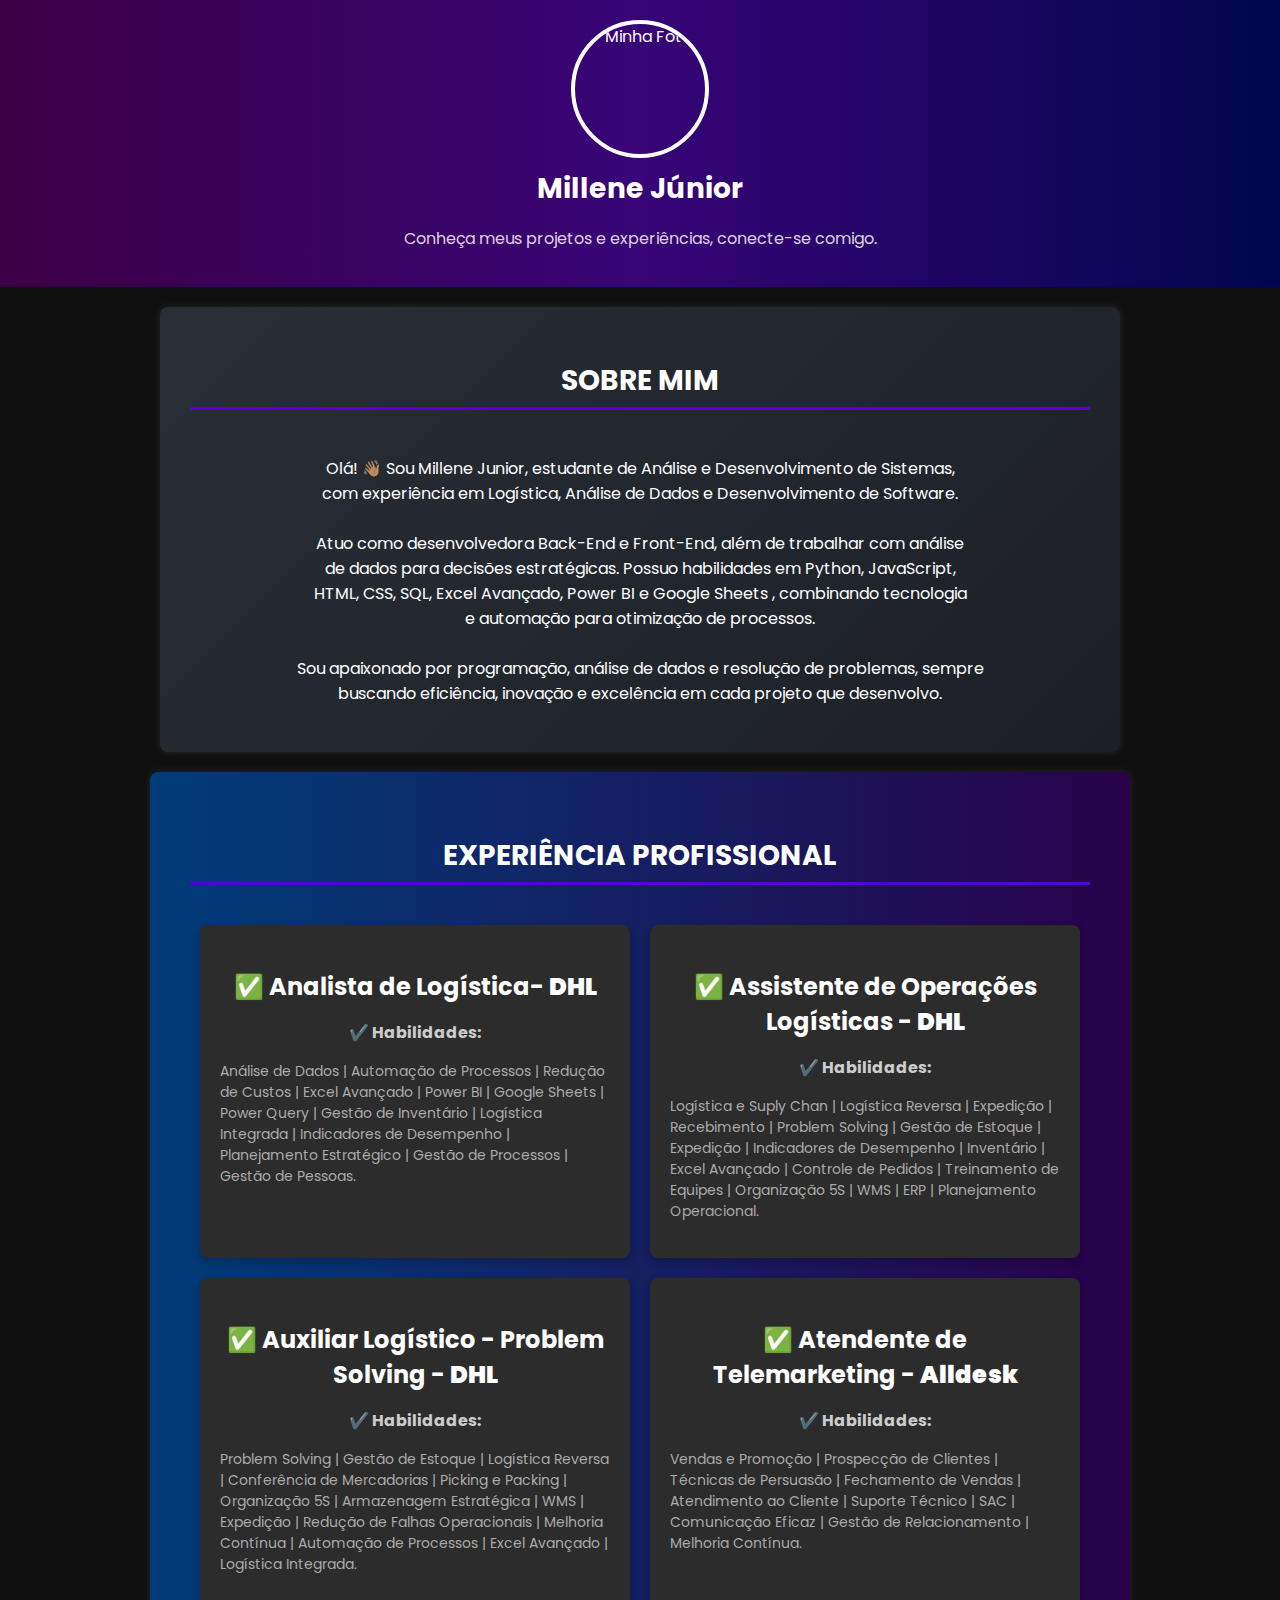
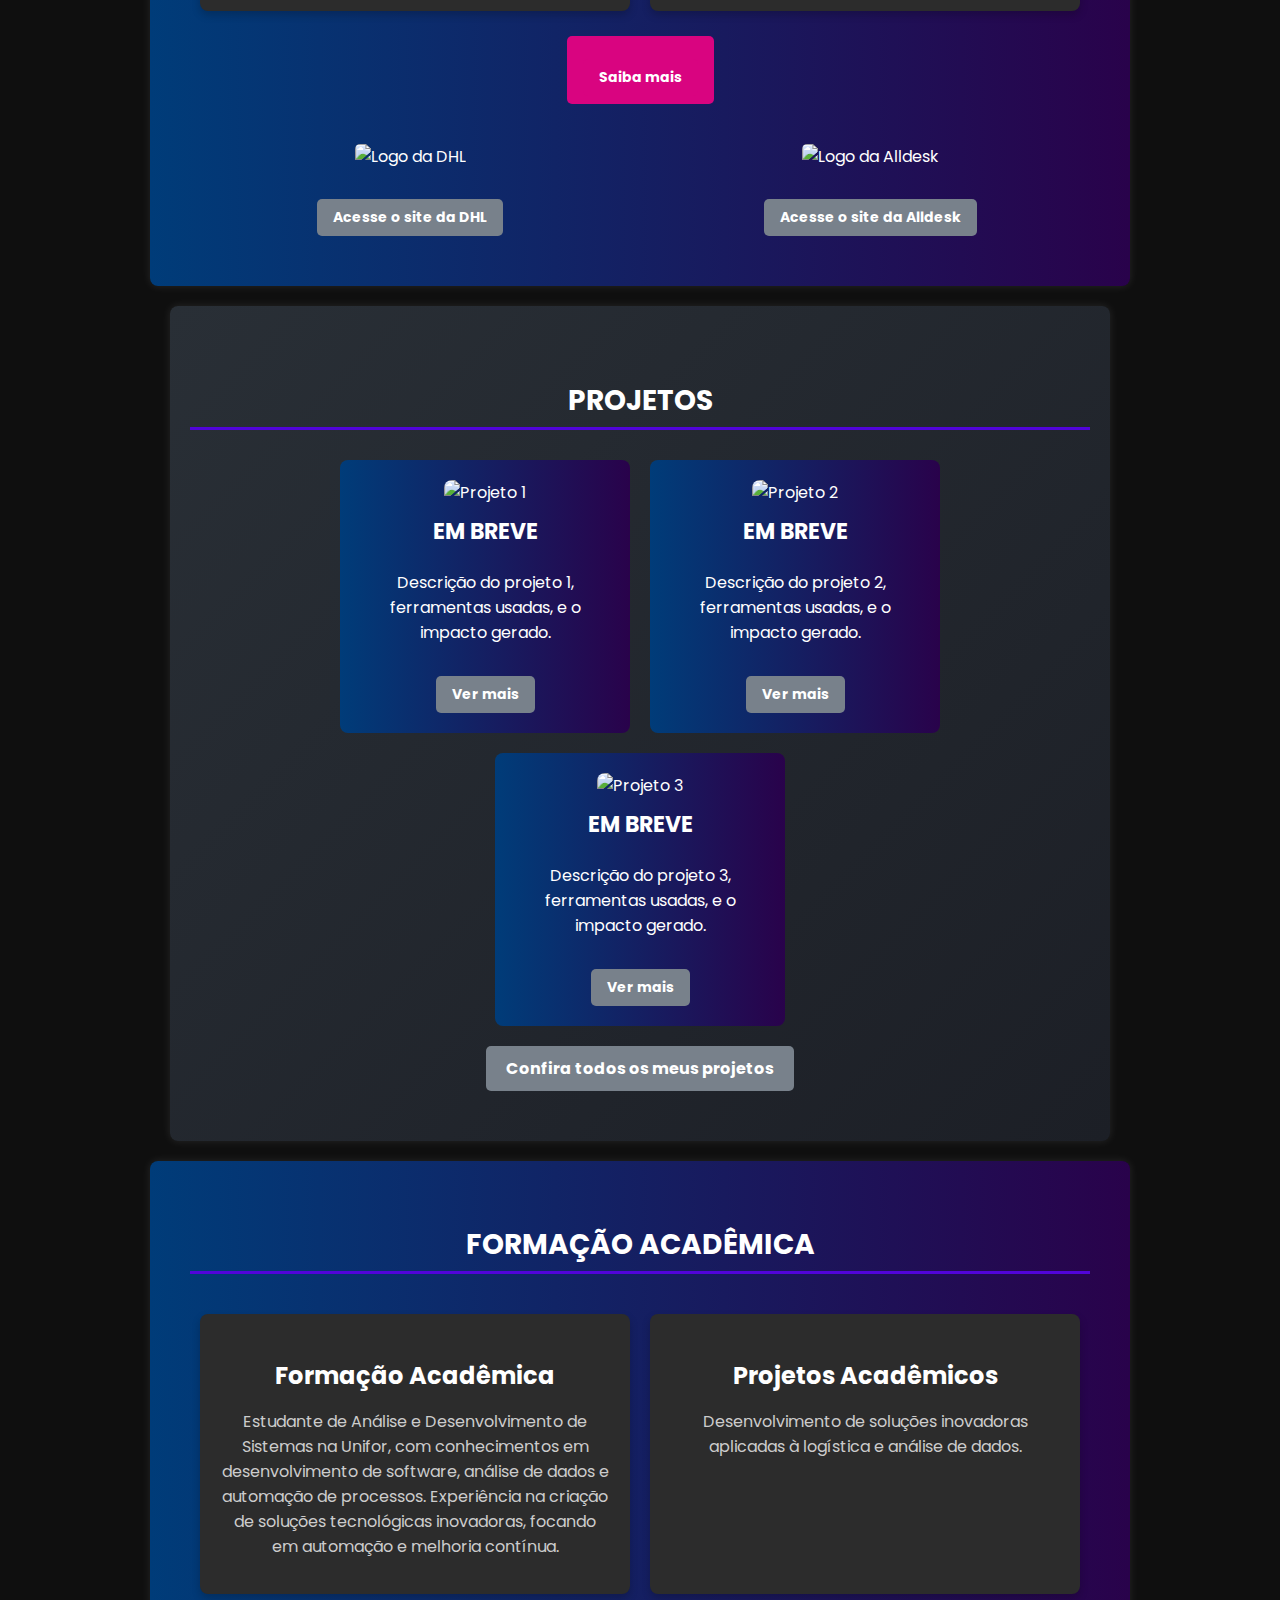
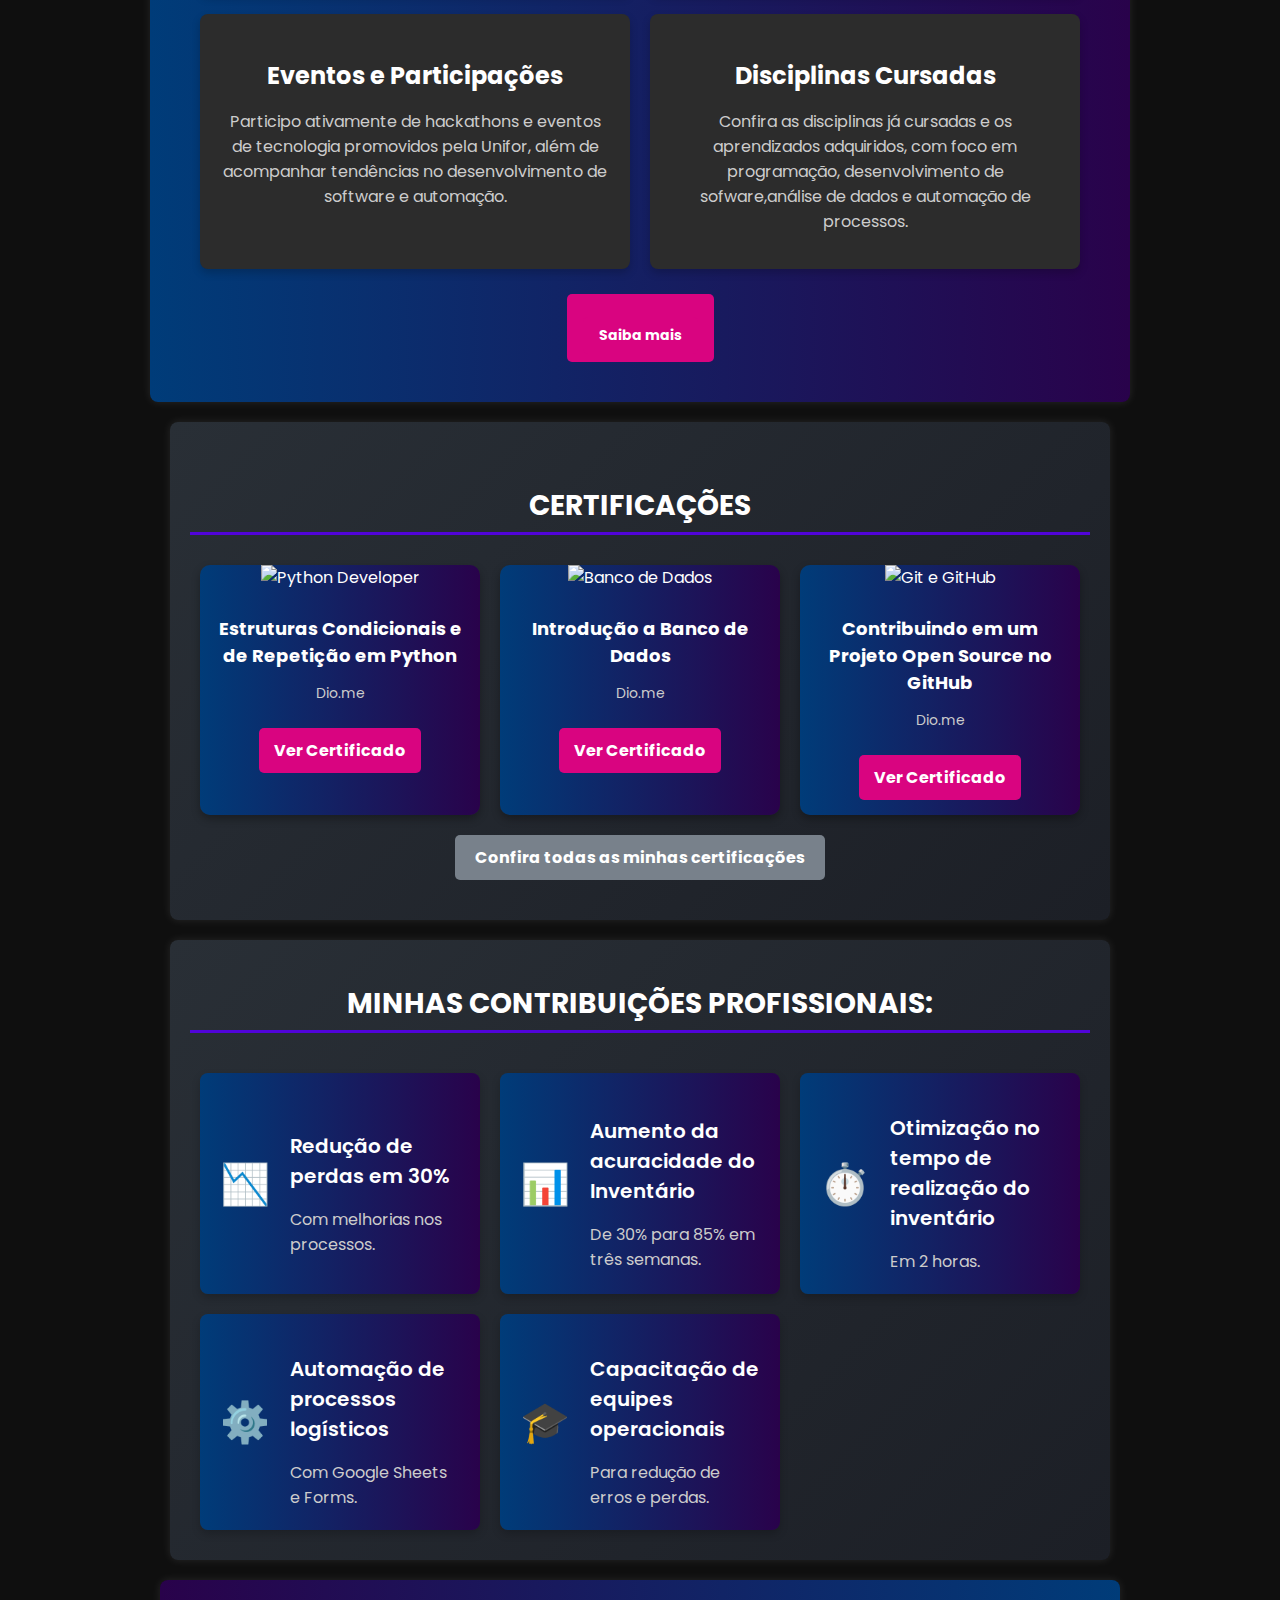
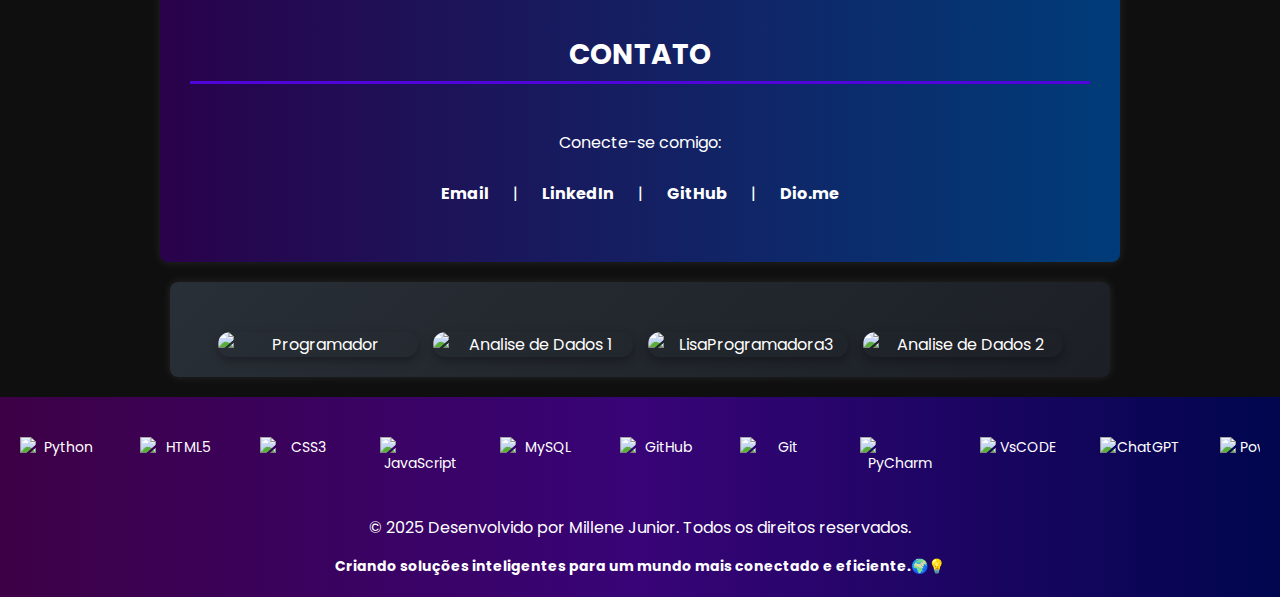
==== commit dd3e6718: "Update index.html" ====
--- a/index.html
+++ b/index.html
@@ -25,7 +25,7 @@
         <p>Olá! 👋🏽 Sou Millene Junior, estudante de Análise e Desenvolvimento de Sistemas, 
             <br>com experiência em Logística, Análise de Dados e Desenvolvimento de Software.<br><br>
 
-            Atuo como desenvolvedora Back-End e Front-End, além de trabalharcom análise<br> 
+            Atuo como desenvolvedora Back-End e Front-End, além de trabalhar com análise<br> 
             de dados para decisões estratégicas. Possuo habilidades em Python, JavaScript,<br> 
             HTML, CSS, SQL, Excel Avançado, Power BI e Google Sheets , combinando tecnologia<br> 
             e automação para otimização de processos.<br><br>
--- a/style.css
+++ b/style.css
@@ -58,6 +58,140 @@
     box-shadow: 0 0 10px rgba(255, 255, 255, 0.1);
 }
 
+
+
+/* ==============================
+   EXPERIÊNCIA PROFISSIONAL
+================================= */
+
+#experiência-profissional {
+    text-align: center;
+    background: linear-gradient(to right, #003c79, #29024b);
+    padding: 40px;
+    border-radius: 8px;
+}
+
+h2 {
+    color: #ffffff;
+    text-align: center;
+    font-size: 32px;
+    margin-bottom: 30px;
+}
+
+.experiencia-container {
+    display: grid;
+    grid-template-columns: repeat(2, 1fr); /* Dividindo em 2 colunas fixas */
+    gap: 20px;
+    padding: 10px;
+}
+
+.experiencia-card {
+    background: #2c2c2c; /* Cor de fundo dos cartões */
+    padding: 20px;
+    border-radius: 8px;
+    box-shadow: 0 4px 8px rgba(0, 0, 0, 0.2);
+    transition: transform 0.3s ease, box-shadow 0.3s ease;
+}
+
+.experiencia-card:hover {
+    transform: translateY(-10px);
+    box-shadow: 0 8px 16px rgba(0, 0, 0, 0.3);
+}
+
+.experiencia-card h3 {
+    color: #ffffff;
+    font-size: 24px;
+    margin-bottom: 10px;
+}
+
+.experiencia-card p {
+    color: #ccc;
+    font-size: 16px;
+    margin-bottom: 15px;
+}
+
+.experiencia-card ul {
+    list-style-type: none;
+    padding-left: 0;
+}
+
+.experiencia-card ul li {
+    color: #aaa;
+    font-size: 14px;
+    margin-bottom: 5px;
+    text-align: left; /* Alinhando o texto à esquerda */
+}
+
+
+/* Estilo para a seção de empresas */
+.empresa-links {
+    display: flex;
+    justify-content: space-between; /* Distribui os itens de forma igual entre as colunas */
+    gap: 20px;
+    margin-top: 30px;
+}
+
+.empresa-item {
+    border-radius: 5px;
+    padding: 10px;
+    width: 100%; /* Limita a largura de cada item para duas colunas */
+    
+}
+
+.empresa-conteudo {
+    display: flex;
+    flex-direction: column;
+    align-items: center;
+    justify-content: flex-start;
+    gap: 15px;
+}
+
+.empresa-nome-imagem {
+    display: flex;
+    align-items: center;
+    justify-content: space-between;
+    gap: 15px; /* Espaçamento entre o nome da empresa e a imagem */
+}
+
+.empresa-foto img {
+    width: 60px; /* Ajuste o tamanho da imagem */
+    height: auto;
+    border-radius: 5px;
+}
+
+
+.btn-saiba-mais {
+    background-color: #d90480;
+    color: #ffffff;
+    padding: 8px 16px;
+    text-decoration: none;
+    border-radius: 5px;
+    font-size: 14px;
+    display: inline-block;
+    transition: background-color 0.3s ease;
+    margin-top: 15px; /* Espaçamento entre a imagem e o botão */
+}
+
+.btn-saiba-mais:hover {
+    background-color: #78818b;
+}
+
+
+.btn-ver-mais {
+    background-color: #78818b;
+    color: #ffffff;
+    padding: 8px 16px;
+    text-decoration: none;
+    border-radius: 5px;
+    font-size: 14px;
+    display: inline-block;
+    transition: background-color 0.3s ease;
+    margin-top: 15px; /* Espaçamento entre a imagem e o botão */
+}
+
+.btn-ver-mais:hover {
+    background-color: #d90480;
+}
 
 /* ==============================
    TECNOLOGIAS E FERRAMENTAS
@@ -293,12 +427,11 @@
 }
 
 
-
-/* ==============================
-   EXPERIÊNCIA PROFISSIONAL
-================================= */
-
-#experiência-profissional {
+/* ==============================
+   FORMAÇÃO ACADÊMICA
+================================= */
+
+#formacao-academica {
     text-align: center;
     background: linear-gradient(to right, #003c79, #29024b);
     padding: 40px;
@@ -312,14 +445,14 @@
     margin-bottom: 30px;
 }
 
-.experiencia-container {
+.formacao-academica-container {
     display: grid;
     grid-template-columns: repeat(2, 1fr); /* Dividindo em 2 colunas fixas */
     gap: 20px;
     padding: 10px;
 }
 
-.experiencia-card {
+.formacao-academica-card {
     background: #2c2c2c; /* Cor de fundo dos cartões */
     padding: 20px;
     border-radius: 8px;
@@ -327,53 +460,50 @@
     transition: transform 0.3s ease, box-shadow 0.3s ease;
 }
 
-.experiencia-card:hover {
+.formacao-academica-card:hover {
     transform: translateY(-10px);
     box-shadow: 0 8px 16px rgba(0, 0, 0, 0.3);
 }
 
-.experiencia-card h3 {
+.formacao-academica-card h3 {
     color: #ffffff;
     font-size: 24px;
     margin-bottom: 10px;
 }
 
-.experiencia-card p {
+.formacao-academica-card p {
     color: #ccc;
     font-size: 16px;
     margin-bottom: 15px;
 }
 
-.experiencia-card ul {
+.formacao-academica-card ul {
     list-style-type: none;
     padding-left: 0;
 }
 
-.experiencia-card ul li {
+.formacao-academica-card ul li {
     color: #aaa;
     font-size: 14px;
     margin-bottom: 5px;
     text-align: left; /* Alinhando o texto à esquerda */
 }
 
-
-
-/* Estilo para a seção de empresas */
-.empresa-links {
+/* Estilo para os links na seção de formação acadêmica */
+.formacao-links {
     display: flex;
     justify-content: space-between; /* Distribui os itens de forma igual entre as colunas */
     gap: 20px;
     margin-top: 30px;
 }
 
-.empresa-item {
+.formacao-item {
     border-radius: 5px;
     padding: 10px;
     width: 100%; /* Limita a largura de cada item para duas colunas */
-    
-}
-
-.empresa-conteudo {
+}
+
+.formacao-conteudo {
     display: flex;
     flex-direction: column;
     align-items: center;
@@ -381,14 +511,14 @@
     gap: 15px;
 }
 
-.empresa-nome-imagem {
+.formacao-nome-imagem {
     display: flex;
     align-items: center;
     justify-content: space-between;
-    gap: 15px; /* Espaçamento entre o nome da empresa e a imagem */
-}
-
-.empresa-foto img {
+    gap: 15px; /* Espaçamento entre o nome da formação e a imagem */
+}
+
+.formacao-foto img {
     width: 60px; /* Ajuste o tamanho da imagem */
     height: auto;
     border-radius: 5px;
@@ -409,6 +539,10 @@
 .btn-ver-mais:hover {
     background-color: #d90480;
 }
+
+
+
+
 
 
 /* ==============================
